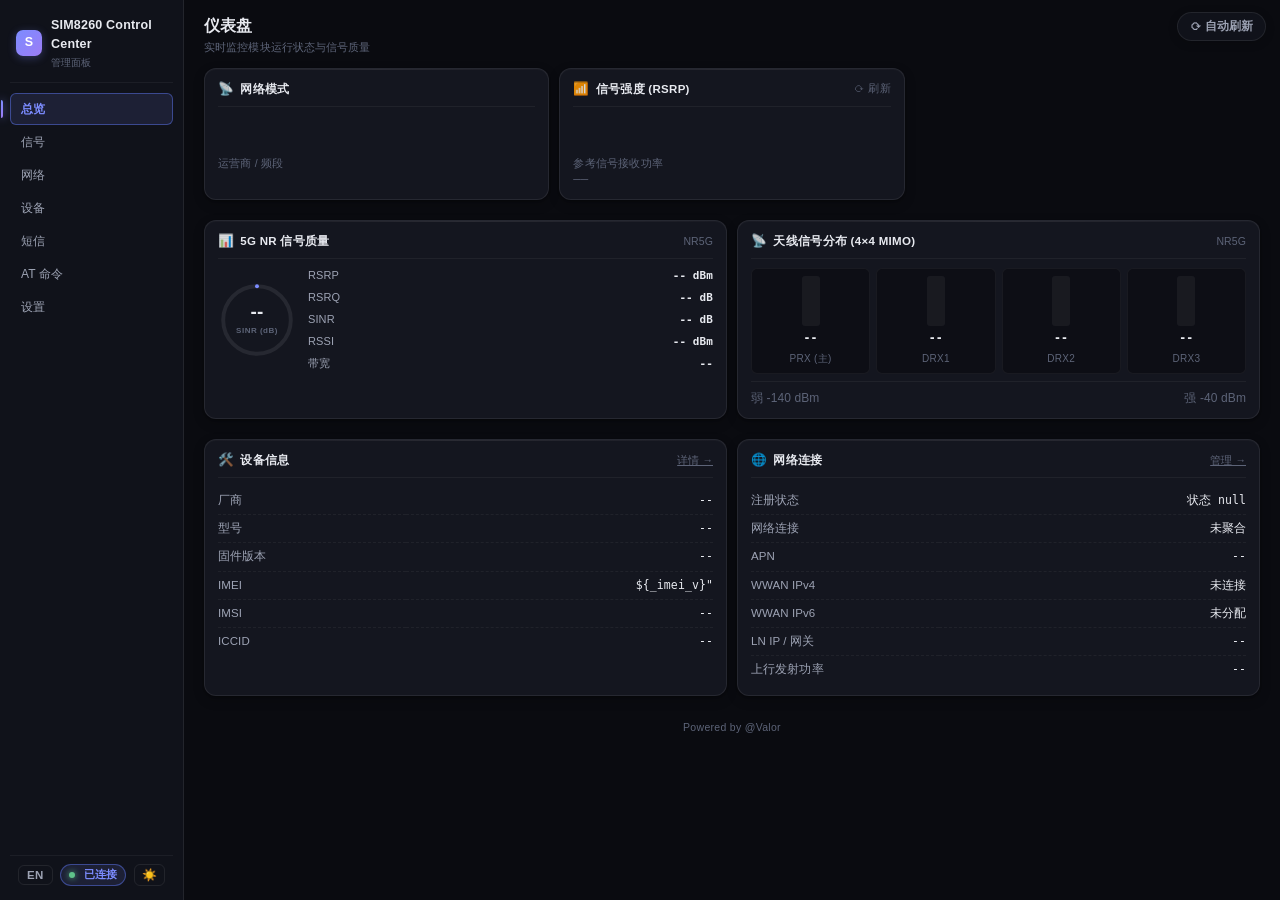
==== www/index.html @ 304ddb35 "add" ====
<!DOCTYPE html>
<html lang="zh-CN">
<head>
  <meta charset="UTF-8" />
  <meta name="viewport" content="width=device-width, initial-scale=1.0, viewport-fit=cover" />
  <meta name="theme-color" content="#0a0e1a" />
  <title>SIM8260 控制面板</title>
  <script src="js/wb-theme.js"></script>
  <script src="js/i18n.js"></script>
<link rel="stylesheet" href="css/styles.css" />
  <link rel="icon" href="data:image/svg+xml,<svg xmlns='http://www.w3.org/2000/svg' viewBox='0 0 100 100'><rect width='100' height='100' rx='20' fill='%2338bdf8'/><text y='.9em' x='50' text-anchor='middle' font-size='60' fill='%230a0e1a' font-weight='bold' font-family='sans-serif'>S</text></svg>" />
</head>
<body>

<!-- ===== 顶栏 ===== -->
<header class="topbar">
  <div class="brand">
    <div class="brand-logo">S</div>
    <div>
      <div class="brand-title">SIM8260 Control Center</div>
      <div class="brand-subtitle" id="brand-sub">管理面板</div>
    </div>
  </div>
  <nav class="nav-tabs">
    <a href="index.html" class="nav-tab active">总览</a>
    <a href="signal.html" class="nav-tab">信号</a>
    <a href="network.html" class="nav-tab">网络</a>
    <a href="device.html" class="nav-tab">设备</a>
    <a href="sms.html" class="nav-tab">短信</a>
    <a href="atcmd.html" class="nav-tab">AT 命令</a>
    <a href="settings.html" class="nav-tab">设置</a>
  </nav>
  <div class="topbar-foot">
    <span class="status-pill online" id="status-pill">
      <span class="status-dot"></span>
      <span id="status-text">已连接</span>
    </span>
  </div>
</header>

<!-- ===== 主内容 ===== -->
<main class="container">
  <div>
    <h1 class="page-title">仪表盘</h1>
    <p class="page-subtitle">实时监控模块运行状态与信号质量</p>
  </div>

  <!-- 第一行：KPI 指标卡 -->
  <div class="grid grid-dash">
    <!-- 网络状态 -->
    <div class="card col-4">
      <div class="card-header">
        <div class="card-title"><span class="icon">📡</span> 网络模式</div>
      </div>
      <div class="metric-value" id="sys-mode">
        <span class="skeleton" style="display:inline-block;width:120px;height:36px;"></span>
      </div>
      <div class="metric-label" id="sys-sub">运营商 / 频段</div>
    </div>

    <!-- 信号强度 -->
    <div class="card col-4">
      <div class="card-header">
        <div class="card-title"><span class="icon">📶</span> 信号强度 (RSRP)</div>
        <div class="card-action" onclick="refreshAll()">⟳ 刷新</div>
      </div>
      <div class="metric-value" id="rsrp-val">
        <span class="skeleton" style="display:inline-block;width:100px;height:36px;"></span>
      </div>
      <div class="metric-label" id="rsrp-label">参考信号接收功率</div>
      <div class="metric-trend up" id="rsrp-trend">──</div>
    </div>

    <!-- 速率 -->
    <div class="card col-4" id="dl-rate-card">
      <div class="card-header">
        <div class="card-title"><span class="icon">⚡</span> 下行流数 / 调制</div>
      </div>
      <div class="metric-value" id="dl-layers">
        <span class="skeleton" style="display:inline-block;width:100px;height:36px;"></span>
      </div>
      <div class="metric-label" id="dl-modul">下行调制方式</div>
      <div class="metric-trend">
        <span id="mcs-info">MCS: ──</span>
      </div>
    </div>
  </div>

  <!-- 第二行：信号环 + 天线 + 设备信息 -->
  <div class="grid grid-dash" style="margin-top:20px;">
    <!-- 信号详情环 -->
    <div class="card col-6">
      <div class="card-header">
        <div class="card-title"><span class="icon">📊</span> 5G NR 信号质量</div>
        <div class="card-action" id="rat-label">NR5G</div>
      </div>
      <div class="signal-ring-wrap">
        <div class="signal-ring">
          <svg viewBox="0 0 120 120">
            <defs>
              <linearGradient id="ringGrad" x1="0%" y1="0%" x2="100%" y2="100%">
                <stop offset="0%" stop-color="#7c8cff" />
                <stop offset="100%" stop-color="#9c7cf5" />
              </linearGradient>
              <linearGradient id="ringGradLte" x1="0%" y1="0%" x2="100%" y2="100%">
                <stop offset="0%" stop-color="#7c8cff" />
                <stop offset="100%" stop-color="#9c7cf5" />
              </linearGradient>
            </defs>
            <circle class="signal-ring-bg" cx="60" cy="60" r="52"></circle>
            <g class="signal-ring-ticks">
              <line x1="60" y1="4" x2="60" y2="10" />
              <line x1="113" y1="33" x2="108" y2="37" />
              <line x1="116" y1="60" x2="110" y2="60" />
              <line x1="113" y1="87" x2="108" y2="83" />
              <line x1="60" y1="116" x2="60" y2="110" />
              <line x1="7" y1="87" x2="12" y2="83" />
              <line x1="4" y1="60" x2="10" y2="60" />
              <line x1="7" y1="33" x2="12" y2="37" />
            </g>
            <circle class="signal-ring-fg" cx="60" cy="60" r="52"
                    stroke-dasharray="0 326.7"
                    id="signal-ring-fg"></circle>
          </svg>
          <div class="signal-ring-text">
            <div class="num" id="sinr-num">--</div>
            <div class="lbl">SINR (dB)</div>
          </div>
        </div>
        <div class="signal-detail">
          <div class="signal-row"><span class="k">RSRP</span><span class="v" id="detail-rsrp">-- dBm</span></div>
          <div class="signal-row"><span class="k">RSRQ</span><span class="v" id="detail-rsrq">-- dB</span></div>
          <div class="signal-row"><span class="k">SINR</span><span class="v" id="detail-sinr">-- dB</span></div>
          <div class="signal-row"><span class="k">RSSI</span><span class="v" id="detail-rssi">-- dBm</span></div>
          <div class="signal-row"><span class="k">带宽</span><span class="v" id="detail-bw">--</span></div>
        </div>
      </div>
    </div>

    <!-- 4 根天线 -->
    <div class="card col-6">
      <div class="card-header">
        <div class="card-title"><span class="icon">📡</span> 天线信号分布 (4×4 MIMO)</div>
        <div class="card-action" id="ant-rat">NR5G</div>
      </div>
      <div class="antennas">
        <div class="antenna-bar">
          <div class="bar"><div class="bar-fill" id="ant0-bar" style="height:0%"></div></div>
          <div class="val" id="ant0-val">--</div>
          <div class="name">PRX (主)</div>
        </div>
        <div class="antenna-bar">
          <div class="bar"><div class="bar-fill" id="ant1-bar" style="height:0%"></div></div>
          <div class="val" id="ant1-val">--</div>
          <div class="name">DRX1</div>
        </div>
        <div class="antenna-bar">
          <div class="bar"><div class="bar-fill" id="ant2-bar" style="height:0%"></div></div>
          <div class="val" id="ant2-val">--</div>
          <div class="name">DRX2</div>
        </div>
        <div class="antenna-bar">
          <div class="bar"><div class="bar-fill" id="ant3-bar" style="height:0%"></div></div>
          <div class="val" id="ant3-val">--</div>
          <div class="name">DRX3</div>
        </div>
      </div>
      <div class="divider"></div>
      <div style="display:flex;justify-content:space-between;font-size:12px;color:var(--text-muted);">
        <span>弱 -140 dBm</span>
        <span>强 -40 dBm</span>
      </div>
    </div>
  </div>

  <!-- 第三行：设备信息 + 网络状态 -->
  <div class="grid grid-dash" style="margin-top:20px;">
    <!-- 设备信息 -->
    <div class="card col-6">
      <div class="card-header">
        <div class="card-title"><span class="icon">🛠️</span> 设备信息</div>
        <a href="device.html" class="card-action">详情 →</a>
      </div>
      <table class="info-table">
        <tr><td>厂商</td><td id="dev-manu">--</td></tr>
        <tr><td>型号</td><td id="dev-model">--</td></tr>
        <tr><td>固件版本</td><td id="dev-firm">--</td></tr>
        <tr><td>IMEI</td><td id="dev-imei">--</td></tr>
        <tr><td>IMSI</td><td id="dev-imsi">--</td></tr>
        <tr><td>ICCID</td><td id="dev-iccid">--</td></tr>
      </table>
    </div>

    <!-- 网络连接 -->
    <div class="card col-6">
      <div class="card-header">
        <div class="card-title"><span class="icon">🌐</span> 网络连接</div>
        <a href="network.html" class="card-action">管理 →</a>
      </div>
      <table class="info-table">
        <tr><td>注册状态</td><td id="net-reg">--</td></tr>
        <tr><td>网络连接</td><td id="ca-status">--</td></tr>
        <tr><td>APN</td><td id="net-apn">--</td></tr>
        <tr><td>WWAN IPv4</td><td id="net-ip4">--</td></tr>
        <tr><td>WWAN IPv6</td><td id="net-ip6">--</td></tr>
        <tr><td>LN IP / 网关</td><td id="net-lan">--</td></tr>
        <tr><td>上行发射功率</td><td id="net-txpwr">--</td></tr>
      </table>
    </div>
  </div>

  <div class="footer">
    Powered by @Valor
  </div>
</main>

<script>
/* ==================== 工具函数 ==================== */

// timeoutMs 可选：给慢命令（如 +CGPADDR）加超时，避免一个卡住的请求
// 拖住整个页面的渲染。超时/失败都返回 'ERROR: ...' 字符串，不会抛给调用方。
async function sendAT(cmd, timeoutMs) {
  let ctl = null, timer = null;
  if (timeoutMs) {
    try { ctl = new AbortController(); timer = setTimeout(function () { ctl.abort(); }, timeoutMs); } catch (e) { ctl = null; }
  }
  try {
    const r = await fetch('/cgi-bin/atcmd?cmd=' + encodeURIComponent(cmd), ctl ? { signal: ctl.signal } : undefined);
    const text = await r.text();
    return text;
  } catch (e) {
    return 'ERROR: ' + e.message;
  } finally {
    if (timer) clearTimeout(timer);
  }
}

// 解析单个 +KEY:value 响应
function parseLine(text, key) {
  const re = new RegExp(key + ':\\s*(.+?)(?:\\r|\\n|$)', 'i');
  const m = text.match(re);
  return m ? m[1].trim() : null;
}

// 数字信号到百分比（RSSI范围-140~-40 → 0~100）
function signalPct(dBm) {
  if (dBm >= -40) return 100;
  if (dBm <= -140) return 0;
  return Math.round((dBm + 140) * 100 / 100);
}

// SINR 环（-10 ~ 30 → 0~100）
function sinrPct(s) {
  if (s >= 30) return 100;
  if (s <= -10) return 0;
  return Math.round((s + 10) * 100 / 40);
}

function setRing(pct) {
  const c = 2 * Math.PI * 52; // 326.7
  const off = Math.round(c * pct / 100);
  document.getElementById('signal-ring-fg').setAttribute('stroke-dasharray', off + ' ' + c);
}

/* ==================== 主刷新流程 ==================== */

let lastRsrp = null;

// 从合并命令响应里按「逐个命令块」解析。
// 后端 atcmd 用 send_at_batch 整条发送 ';' 分隔命令，一次串口往返返回所有子响应拼接，
// 每子命令的响应是「数据行... + OK/ERROR」。数据行带 +XX: 前缀者各归其键；
// 裸文本命令（CGMI/CGMM/CGMR/CGSN/CIMI/CICCID）按命令顺序依次落到设备信息。
//
// 返回 { blocks:{cmd: 该命令的原始文本块}, 见下 }
function parseMerged(raw) {
  const lines = raw.split('\n').map(l => l.trimEnd()).filter(Boolean);
  return lines;
}

async function refreshAll() {
  try {
    // 关键优化：把只读查询合并成一条 ';' 分隔命令（参考项目 get_atcommand 思路）。
    // 之前用 Promise.all 并发独立请求，每个都 flush(0.3s)+排队 → 整页 6s+。
    // 合并后只 flush 一次一次串口往返。'%' 已占位避免 ';' 里的特殊字符问题。
    // 开头 AT+CNWINFO=1 开启上下行流数/调制上报（手册 4.2.17，幂等，每次刷新确保开启），
    // 随后 +CNWINFO? 才能返回 DL_Layers/DL_MOD/MCS/CQI 等字段。
    const all = await sendAT(
      'AT+CNWINFO=1;+CPSI?;+CRSSI?;+CQCMAP="LANIP";+CEREG?;+C5GREG?;+CNWINFO?;+CGDCONT?'
    );

    // ---- 统一清洗：去行首空格、去命令回显（以 AT 开头）、去空行、去裸 OK/ERROR ----
    const lines = all.split('\n').map(l => l.replace(/\r$/, '').trim()).filter(Boolean);

    // key 提取器：按 +KEY: 前缀抓行（合并后各命令数据行带前缀）
    const grab = (prefix) => lines.filter(l => l.startsWith('+' + prefix + ':')).join('\n');
    const grabFirst = (prefix) => {
      const hit = lines.find(l => l.startsWith('+' + prefix + ':'));
      return hit ? hit.replace(/^\+[A-Z0-9]+:\s*/, '') : '';
    };

    parseCPSI(grab('CPSI'));
    parseCRSSI(grab('CRSSI'));
    parseQMAP(grab('CQCMAP'));
    parseNetInfo(grab('CNWINFO'));
    parseAPN(grab('CGDCONT'));

    // 注册状态（+CEREG/+C5GREG）
    const reg4 = grabFirst('CEREG');
    const reg5 = grabFirst('C5GREG');
    parseReg('+CEREG:' + reg4 + (reg5 ? '\n+C5GREG:' + reg5 : ''));

    // 设备静态信息（厂商/型号/固件/IMEI/IMSI/ICCID）走独立缓存接口 deviceinfo，
    // 不再并入合并 AT 命令 —— 这些值运行期不变，缓存后无需每次刷新都查串口。
    loadDeviceInfo();

    // WWAN 的 IPv4/IPv6 走独立查询（主 AT+CQCMAP="WWAN"，兜底 AT+CGPADDR）。
    // 这两条都不能放进合并命令：WWAN 在分号组合里固件不返回响应，
    // CGPADDR 遍历 profile 慢（约 2.9s）会被 send_at_batch 的静默判定截断丢响应。
    loadWWANIP();

    // 载波聚合 / 双连接状态（需求3）：判断 CPSI 是否有 NR5G_NSA + LTE 并存
    updateCAIndicator(lines);

    setStatus(true);
  } catch (e) {
    console.error(e);
    setStatus(false);
  }
}

// 需求3：载波聚合状态显示。
// 依据（SIM82XX 手册）：
//  - +CPSI 返回两行（LTE + NR5G_NSA）= EN-DC 双连接（NSA 模式，即 4G+5G 载波聚合）
//  - +CPSI 只有 NR5G_SA = 纯 5G 独立组网
//  - +CPSI 只有 LTE = 纯 4G，若 +CPSI 含多个 SCell 则为 LTE CA
//  - +CRSSI 同时返回 LTE 与 NR5G 两行也佐证 EN-DC
function updateCAIndicator(lines) {
  const cpsi = lines.filter(l => /^\+CPSI:/.test(l));
  const hasNR = cpsi.some(l => /^\+CPSI:\s*NR5G/.test(l));
  const hasLTE = cpsi.some(l => /^\+CPSI:\s*LTE/.test(l));
  const nrSa = cpsi.some(l => /^\+CPSI:\s*NR5G_SA/.test(l));
  const nrNsa = cpsi.some(l => /^\+CPSI:\s*NR5G_NSA/.test(l));
  let text = '未聚合';
  if (hasNR && hasLTE) {
    text = nrNsa ? 'EN-DC 双连接 (4G+5G)' : '4G+5G 双连接';
  } else if (nrSa) {
    text = '5G 独立组网 (SA)';
  } else if (hasLTE) {
    text = '4G 单独 (LTE)';
  } else if (/^\+CPSI:\s*NO\s+SERVICE/i.test(cpsi[0] || '')) {
    text = '无服务';
  }
  const el = document.getElementById('ca-status');
  if (el) el.textContent = text;
}

function setStatus(ok) {
  const pill = document.getElementById('status-pill');
  const txt = document.getElementById('status-text');
  if (ok) {
    pill.className = 'status-pill online';
    txt.textContent = '已连接';
  } else {
    pill.className = 'status-pill offline';
    txt.textContent = '未连接';
  }
}

/* ==================== 解析函数 ==================== */

function parseCPSI(text) {
  if (!text || !text.trim()) return;
  const lines = text.split('\n').map(l => l.trim()).filter(l => l.startsWith('+CPSI:'));
  if (lines.length === 0) return;
  // 优先解析 NR5G 行，其次 LTE
  const line = lines.find(l => /^\+CPSI:\s*NR5G/.test(l)) || lines[0];
  const payload = line.replace(/^\+CPSI:\s*/, '');
  const parts = payload.split(',');
  const mode = parts[0];

  const sysModeEl = document.getElementById('sys-mode');
  const ratLabel = document.getElementById('rat-label');
  const sSub = document.getElementById('sys-sub');

  // 统一 API：安全取值 + 除以10 + 显示
  const show = (id, val, unit) => {
    const v = parseFloat(val);
    if (isNaN(v)) return;
    const el = document.getElementById(id);
    if (el) el.textContent = (v / (unit === 'x1' ? 1 : 10)).toFixed(1) + (unit === 'x1' ? '' : ' ' + unit);
  };
  const showInt = (id, val, unit) => {
    const v = parseFloat(val);
    if (isNaN(v)) return;
    const el = document.getElementById(id);
    if (el) el.textContent = v.toFixed(0) + (unit ? ' ' + unit : '');
  };

  // ---- 字段定位工具（SA/NSA 索引不同，PLMN 起始位置也不同）----
  // 单位约定（手册 4.2.12）：
  //   <RSRP>/<RSRQ>/<RSSI> 为 ×10 上报，需 /10
  //   <SNR>(NR) 取值 -23~40 即整数 dB、<RSSNR>(LTE) 取值 0~30 整数，二者均**不 /10**
  const findPlmn = (arr) => {
    for (let i = 1; i < arr.length; i++) if (/^\d{3}-\d{2,3}/.test(String(arr[i]).replace(/"/g, ''))) return i;
    return -1;
  };
  const bandName = (b) => {
    if (!b) return '--';
    const m = String(b).match(/(?:NR5G_BAND|EUTRAN_BAND|BAND)(\d+)/i);
    if (!m) return b;
    return /NR5G/i.test(b) ? ('n' + m[1]) : ('B' + m[1]);
  };

  if (mode.startsWith('NR5G')) {
    // NR5G_SA ：NR5G_SA,<OpMode>,<MCC-MNC>,<TAC>,<SCellID>,<PCellID>,<FreqBand>,<earfcn>,<RSRP>,<RSRQ>,<SNR>
    // NR5G_NSA：NR5G_NSA,<PCellID>,<FreqBand>,<earfcn/ssb>,<RSRP>,<RSRQ>,<SNR>,<scs>,<NR_dl_bw>  （无 PLMN）
    const mi = findPlmn(parts);
    let o;
    if (/^NR5G_NSA/i.test(mode)) o = { band: 2, rsrp: 4, rsrq: 5, snr: 6, plmn: -1 };
    else if (mi >= 0)            o = { band: mi + 4, rsrp: mi + 6, rsrq: mi + 7, snr: mi + 8, plmn: mi };
    else return;

    const rsrp = parseFloat(parts[o.rsrp]), rsrq = parseFloat(parts[o.rsrq]), snr = parseFloat(parts[o.snr]);
    if (!isNaN(rsrp)) {
      const r = rsrp / 10;
      document.getElementById('rsrp-val').innerHTML = r.toFixed(0) + '<span class="metric-unit">dBm</span>';
      document.getElementById('detail-rsrp').textContent = r.toFixed(1) + ' dBm';
      if (lastRsrp !== null) {
        const diff = r - lastRsrp;
        const el = document.getElementById('rsrp-trend');
        el.className = 'metric-trend ' + (diff >= 0 ? 'up' : 'down');
        el.innerHTML = (diff >= 0 ? '▲' : '▼') + ' ' + Math.abs(diff).toFixed(1) + ' dBm';
      }
      lastRsrp = r;
    }
    if (!isNaN(rsrq)) document.getElementById('detail-rsrq').textContent = (rsrq / 10).toFixed(1) + ' dB';
    if (!isNaN(snr)) {
      document.getElementById('detail-sinr').textContent = snr.toFixed(0) + ' dB';
      document.getElementById('sinr-num').textContent = snr.toFixed(0);
      setRing(sinrPct(snr));
    }
    if (parts[o.band]) document.getElementById('detail-bw').textContent = bandName(parts[o.band]);
    if (ratLabel) ratLabel.textContent = 'NR5G';
    if (sysModeEl) sysModeEl.textContent = mode.replace(/^NR5G_/, '5G ') || '5G';
    if (sSub) {
      const carrier = (o.plmn >= 0 ? parts[o.plmn] : bandName(parts[o.band]) || '').replace(/"/g, '');
      if (carrier) sSub.textContent = carrier;
    }
  } else if (mode.startsWith('LTE')) {
    // LTE：LTE,<OpMode>,<MCC-MNC>,<TAC>,<SCellID>,<PCellID>,<FreqBand>,<earfcn>,<dlbw>,<ulbw>,<RSRQ>,<RSRP>,<RSSI>,<RSSNR>
    const mi = findPlmn(parts);
    if (mi < 0) return;
    const rsrp = parseFloat(parts[mi + 9]), rsrq = parseFloat(parts[mi + 8]), sinr = parseFloat(parts[mi + 11]);
    if (!isNaN(rsrp)) {
      const r = rsrp / 10;
      document.getElementById('rsrp-val').innerHTML = r.toFixed(0) + '<span class="metric-unit">dBm</span>';
      document.getElementById('detail-rsrp').textContent = r.toFixed(1) + ' dBm';
    }
    if (!isNaN(rsrq)) document.getElementById('detail-rsrq').textContent = (rsrq / 10).toFixed(1) + ' dB';
    if (!isNaN(sinr)) {
      document.getElementById('detail-sinr').textContent = sinr.toFixed(0) + ' dB';
      document.getElementById('sinr-num').textContent = sinr.toFixed(0);
      setRing(sinrPct(sinr));
    }
    if (parts[mi + 4]) document.getElementById('detail-bw').textContent = bandName(parts[mi + 4]);
    if (ratLabel) ratLabel.textContent = 'LTE';
    if (sysModeEl) sysModeEl.textContent = '4G';
    if (sSub) {
      const carrier = (parts[mi] || '').replace(/"/g, '');
      if (carrier) sSub.textContent = carrier;
    }
  }
}

function parseCRSSI(text) {
  // +CRSSI:NR5G,-79,-75,-80,-81
  const lines = text.split('\n').map(l => l.trim()).filter(l => l.startsWith('+CRSSI:'));
  // 优先取 NR5G
  const nrLine = lines.find(l => l.includes('NR5G')) || lines[0];
  if (!nrLine) return;
  const parts = nrLine.replace('+CRSSI:', '').split(',');
  const rat = parts[0];
  document.getElementById('ant-rat').textContent = rat;
  for (let i = 0; i < 4; i++) {
    const val = parseInt(parts[i + 1]);
    const el = document.getElementById('ant' + i + '-val');
    const bar = document.getElementById('ant' + i + '-bar');
    if (isNaN(val) || val >= 0) {
      el.textContent = '--';
      bar.style.height = '0%';
    } else {
      el.textContent = val + ' dBm';
      bar.style.height = signalPct(val) + '%';
    }
  }
  // 主天线也更新到 detail RSSI
  const prx = parseInt(parts[1]);
  if (!isNaN(prx) && prx < 0) {
    document.getElementById('detail-rssi').textContent = prx + ' dBm';
  }
}

function parseQMAP(text) {
  // 注：WWAN 的 IPv4/IPv6 已改由 loadWWANIP() 独立查询获取（+CQCMAP="WWAN" 在合并命令里
  // 响应会丢失）。这里只解析 LANIP 填充「LN IP / 网关」。
  // ---- LANIP：+CQCMAP:"LANIP",<start>,<end>,<GW>（冒号后可能无空格）----
  const lanLine = text.split('\n').map(l => l.trim()).find(l => /^\+CQCMAP:\s*"LANIP"/i.test(l));
  if (lanLine) {
    const p = lanLine.replace(/^\+CQCMAP:\s*"LANIP",\s*/i, '').split(',');
    const start = (p[0] || '').replace(/"/g, '').trim();
    const end = (p[1] || '').replace(/"/g, '').trim();
    const gw = (p[2] || '').replace(/"/g, '').trim();
    document.getElementById('net-lan').textContent = gw
      ? (gw + (start && end ? '（' + start + '~' + end + '）' : ''))
      : '--';
  }
}

// IP 地址清洗：去引号、去空白。AT 返回的地址可能带引号（3GPP 标准格式）。
function cleanIP(s) {
  return (s || '').replace(/"/g, '').trim();
}

// IPv6 归一化：兼容两种返回格式
//   1) 点分十进制 16 字节（如 36.8.137.98...）→ 转成标准冒号格式
//   2) 已是冒号格式（如 2408:8962:... / 0:0:0:0:0:0:0:0）→ 原样返回
// 全 0 地址返回 ''（表示未分配）。
function normIPv6(s) {
  const v = cleanIP(s);
  if (!v) return '';
  if (v.indexOf(':') >= 0) {
    // 冒号格式：全 0 / :: 视为未分配
    return /^0:0:0:0:0:0:0:0$|^::$/.test(v) ? '' : v;
  }
  if (v.indexOf('.') >= 0) {
    const b = v.split('.').map(Number);
    if (b.length === 16 && b.some(x => x > 0)) {
      const g = [];
      for (let i = 0; i < 16; i += 2) g.push(((b[i] << 8) | b[i + 1]).toString(16));
      return g.join(':');
    }
  }
  return '';
}

// IPv4 有效性判断：去引号后非空且非 0.0.0.0
function validIPv4(s) {
  const v = cleanIP(s);
  return (v && v !== '0.0.0.0') ? v : '';
}

// 解析 AT+CQCMAP="WWAN"（主数据源）
// 返回多行：+CQCMAP: "WWAN",<status>,<profileID>,<IP_family>,<IP_address>
//   <status> 1=连接 0=断开；<IP_family> IPV4/IPV6
// 真机（Smartfren）实测：+CQCMAP: "WWAN",1,1,IPV4,10.161.221.27
//                        +CQCMAP: "WWAN",0,1,IPV6,0:0:0:0:0:0:0:0  ← 未分配 IPv6
function parseWWAN(text) {
  const out = { status: false, pid: '', ip4: '', ip6: '' };
  const lines = text.split('\n').map(l => l.replace(/\r$/, '').trim())
                    .filter(l => /^\+CQCMAP:\s*"WWAN"/i.test(l));
  for (const line of lines) {
    const p = line.replace(/^\+CQCMAP:\s*"WWAN",\s*/i, '').split(',');
    if (p.length < 4) continue;
    if ((p[0] || '').trim() === '1') out.status = true;
    const id = (p[1] || '').trim();
    if (id) out.pid = id;
    const fam = cleanIP(p[2]).toUpperCase();
    const raw = p[3];
    if (fam === 'IPV4') { const v = validIPv4(raw); if (v) out.ip4 = v; }
    else if (fam === 'IPV6') { const v = normIPv6(raw); if (v) out.ip6 = v; }
  }
  return out;
}

// 解析 AT+CGPADDR（兜底数据源）
// 返回：<cid>,<IPv4>[,<IPv6点分16字节>]
// 关键修复（Smartfren 场景）：
//   - 只分配到 IPv4 时模块只返回 2 段（+CGPADDR: 1,10.161.221.27），
//     旧代码 `p.length < 3 continue` 会把这类活跃行全部跳过 → IP 全空。
//   - 地址可能带引号，必须先清洗再判等 0.0.0.0。
// preferCid：优先取该 cid 的行（来自 WWAN 的 profileID），避免误取 IMS 的 IP。
// 判定一个地址段是 IPv4 还是 IPv6：**必须按点分十进制的段数判断，不能按位置**。
// 真机实测 CGPADDR 三种形态（同一设备同时出现）：
//   +CGPADDR: 6,10.192.70.230,36.8.132.99.44.32.22.22.24.217.205.201.118.221.104.70
//             └ cid, IPv4(4段), IPv6(16段)
//   +CGPADDR: 2,36.8.133.99.42.49.222.16.24.217.205.196.210.82.7.74
//             └ IPv6-only（IMS）：16 段直接顶在原本放 IPv4 的位置上
//   +CGPADDR: 1,10.161.221.27
//             └ IPv4-only（Smartfren 单栈时）
// 旧代码写死 "p[1] 是 IPv4、p[2] 是 IPv6"，会把 IMS 那行的 IPv6 当成 IPv4 读出来。
function splitAddr(s) {
  const v = cleanIP(s);
  if (!v) return null;
  if (v.indexOf(':') >= 0) return { v4: '', v6: normIPv6(v) };
  const n = v.split('.').length;
  if (n === 4)  return { v4: validIPv4(v), v6: '' };
  if (n === 16) return { v4: '', v6: normIPv6(v) };
  return null;
}

// matchIp4：已知的 WWAN IPv4，用来反查真实的 PDP 上下文。
// 为什么不能用 CQCMAP 的 profileID 直接当 cid：真机上 CQCMAP 报 profileID=1，
// 但 CGPADDR/CGACT 里 cid=1 是 0.0.0.0 且未激活，真正上网的在 cid=6。
// 两个编号体系不一致，靠 WWAN 给出的 IPv4 地址去匹配才是可靠的。
function parseCGPADDR(text, preferCid, matchIp4) {
  const lines = text.split('\n').map(l => l.replace(/\r$/, '').trim())
                    .filter(l => /^\+CGPADDR:/i.test(l));
  const recs = [];
  for (const line of lines) {
    const p = line.replace(/^\+CGPADDR:\s*/i, '').split(',');
    if (p.length < 2) continue;                 // 至少 cid + 一个地址
    const cid = (p[0] || '').trim();
    let ip4 = '', ip6 = '';
    const a1 = splitAddr(p[1]);
    if (a1) { ip4 = a1.v4; ip6 = a1.v6; }
    if (p.length >= 3) {
      const a2 = splitAddr(p[2]);
      if (a2) { ip4 = ip4 || a2.v4; ip6 = ip6 || a2.v6; }
    }
    if (!ip4 && !ip6) continue;                 // 未拨号/全 0 的 profile
    recs.push({ pid: cid, ip4: ip4, ip6: ip6, status: true });
  }
  if (!recs.length) return null;
  if (matchIp4) {
    const r = recs.find(x => x.ip4 && x.ip4 === matchIp4);
    if (r) return r;
  }
  if (preferCid) {
    const r = recs.find(x => x.pid === String(preferCid));
    if (r) return r;
  }
  // 兜底优先取有 IPv4 的：IMS 通常只有 IPv6，拿它兜底会把 IMS 地址显示成上网 IP
  return recs.find(x => x.ip4) || recs[0];
}

// WWAN 的 IPv4/IPv6：主数据源 AT+CQCMAP="WWAN"，拿不到再回退 AT+CGPADDR。
// 换成 WWAN 为主的理由：
//   1) 它直接给出 <status> 和 <profileID>，CGPADDR 只有地址、连接状态要靠猜；
//   2) CGPADDR 遍历全部 profile 响应慢（约 2.9s），WWAN 只要约 0.8s；
//   3) Smartfren 实测 CGPADDR 对 IPv4-only 的 profile 只返回 2 段，容易漏判。
// 注意：AT+CQCMAP="WWAN" 在分号合并命令里固件不返回响应，必须独立查询。
async function loadWWANIP() {
  const setIP = (ip4, ip6) => {
    const e4 = document.getElementById('net-ip4');
    const e6 = document.getElementById('net-ip6');
    if (e4) e4.textContent = ip4 || '未连接';
    if (e6) e6.textContent = ip6 || '未分配';
  };
  let w = { status: false, pid: '', ip4: '', ip6: '' };
  // 1) 主：AT+CQCMAP="WWAN"
  //    原始返回打进 console（前缀 [WWAN-IP]），便于远程排查「AT 没返回」还是「解析失败」。
  let rawW = '';
  try { rawW = await sendAT('AT+CQCMAP="WWAN"'); w = parseWWAN(rawW); } catch (e) { rawW = 'EXCEPTION: ' + e.message; }
  console.log('[WWAN-IP] CQCMAP="WWAN" 原始返回 =>', JSON.stringify(rawW));
  let ip4 = w.ip4, ip6 = w.ip6;
  // 2) 【关键】先把 CQCMAP 的结果渲染出去，再考虑补查 IPv6。
  //    IPv4 的显示绝不能挂在慢查询 CGPADDR 后面 —— Smartfren 上 CGPADDR 要
  //    遍历全部 profile（CGI 侧 3s 超时），一旦它慢/卡/被上一条命令的残留
  //    污染，IPv4 就跟着一起不显示（v1.0.7 的回归正是这么来的）。
  setIP(ip4, ip6);
  // 3) IPv6 还空就补查一次 CGPADDR —— 不能拿到 IPv4 就收工。
  //    真机（PDP=IPV4V6，网络确实分配了 IPv6）：
  //      AT+CQCMAP="WWAN" 只回 +CQCMAP: "WWAN",1,1,IPV4,10.192.70.230  ← 没有 IPv6 行
  //      AT+CGPADDR       里 cid=6 有 10.192.70.230 + IPv6(16 段点分)
  //    旧代码拿到 IPv4 直接 return，IPv6 就永远是"未分配"。
  if (!ip6) {
    let rawC = '';
    try {
      rawC = await sendAT('AT+CGPADDR', 8000);
      const c = parseCGPADDR(rawC, w.pid, ip4);
      if (c) { ip4 = ip4 || c.ip4; ip6 = c.ip6 || ''; }
    } catch (e) { rawC = 'EXCEPTION: ' + e.message; }
    console.log('[WWAN-IP] CGPADDR 原始返回 =>', JSON.stringify(rawC));
    // 补查结果只用于填空：IPv4 已经有了就不会被覆盖
    setIP(ip4, ip6);
  }
}

// 设备静态信息：走 /cgi-bin/deviceinfo（后端已缓存到内存），不再走 AT 串口。
async function loadDeviceInfo() {
  try {
    const r = await fetch('/cgi-bin/deviceinfo');
    const t = await r.text();
    const kv = {};
    t.split('\n').forEach(l => { const m = l.match(/^([A-Z]+)=(.*)$/); if (m) kv[m[1]] = m[2].trim(); });
    const set = (id, v) => { const el = document.getElementById(id); if (el) el.textContent = (v || '--'); };
    set('dev-manu', kv.MANU);
    set('dev-model', kv.MODEL);
    set('dev-firm', kv.FIRM);
    set('dev-imei', kv.IMEI);
    set('dev-imsi', kv.IMSI);
    set('dev-iccid', kv.ICCID);
  } catch (e) {
    // 失败时保持 '--'，不影响主刷新
  }
}

function parseReg(text) {
  // +CEREG: 2,1,...   +C5GREG: 2,1,...
  const m5g = text.match(/\+C5GREG:\s*\d+,(\d+)/);
  const mlte = text.match(/\+CEREG:\s*\d+,(\d+)/);
  const reg5g = m5g ? parseInt(m5g[1]) : null;
  const regLte = mlte ? parseInt(mlte[1]) : null;
  const reg = reg5g !== null ? reg5g : regLte;
  const map = { 0:'未注册', 1:'已注册(本地)', 2:'搜索中', 3:'被拒绝', 4:'未知', 5:'已注册(漫游)' };
  document.getElementById('net-reg').textContent = map[reg] || ('状态 ' + reg);
}

function parseNetInfo(text) {
  // 手册 4.2.17 AT+CNWINFO?，需先用 AT+CNWINFO=1 开启上下行流上报。
  // 真机实测（SIM8260）字段顺序与手册略有出入：DL_MOD 被拆成「数字代号 + 文字」两个字段，
  // 故用调制文字正则智能判断偏移，兼容旧/新固件两种返回格式。
  //  NR5G 真机(开启后): NR5G,NCGI,gNBID,DL_MCS,UL_MCS,DL_Layers,DL_MOD_num,DL_MOD_text,UL_MOD_text,CQI,BW,TX,RSSI,QCI
  //  LTE(手册)        : LTE,ECGI,eNBID,MCS,DL_Layers,DL_MOD,UL_MOD,CQI,TRANS_MODE,TX_POWER
  const MOD_RE = /^(QPSK|16QAM|64QAM|256QAM|1024QAM|BPSK|PI\/?2?-?BPSK|UNKOWN|NONE)$/i;
  const card = document.getElementById('dl-rate-card');
  const line = text.split('\n').map(l => l.trim()).find(l => /^\+CNWINFO:/i.test(l));
  // 无 CNWINFO 数据 → 隐藏整个卡片（需求：无数据则删除）
  if (!line) {
    if (card) card.style.display = 'none';
    return;
  }
  const payload = line.replace(/^\+CNWINFO:\s*/i, '');
  const parts = payload.split(',');
  const rat = (parts[0] || '').trim().toUpperCase();
  if (card) card.style.display = '';
  const setEl = (id, v) => { const el = document.getElementById(id); if (el) el.textContent = v; };
  const setHTML = (id, v) => { const el = document.getElementById(id); if (el) el.innerHTML = v; };

  if (rat === 'NR5G') {
    // DL_MCS=parts[3], UL_MCS=parts[4], DL_Layers=parts[5]
    const dlLayers = parts[5] || '--';
    const dlMcs = parts[3] || '--';
    // parts[6] 是调制文字 → 单字段格式(off=0)；否则 parts[6] 是数字代号，文字调制在 parts[7](off=1)
    const off = MOD_RE.test((parts[6] || '').trim()) ? 0 : 1;
    const dlMod = parts[6 + off] || '--';   // 下行调制文字
    const ulMod = parts[7 + off] || '--';   // 上行调制文字
    const cqi   = parts[8 + off] || '--';
    const bw    = parts[9 + off] || '--';
    const tx    = parts[10 + off] || '--';
    setHTML('dl-layers', dlLayers + '<span class="metric-unit">流</span>');
    setEl('dl-modul', '下行调制: ' + dlMod + (ulMod !== '--' ? ' · 上行 ' + ulMod : ''));
    setEl('mcs-info', 'MCS: ' + dlMcs + ' · CQI: ' + cqi);
    setEl('net-txpwr', tx + ' dBm');
    if (bw && bw !== '--') setEl('detail-bw', bw);
  } else if (rat === 'LTE') {
    // LTE: LTE,ECGI,eNBID,MCS,DL_Layers,DL_MOD,UL_MOD,CQI,TRANS_MODE,TX_POWER
    // 同样用调制文字判断 parts[5] 是否调制文字，兼容双字段格式
    const off = MOD_RE.test((parts[5] || '').trim()) ? 0 : 1;
    setHTML('dl-layers', (parts[4] || '--') + '<span class="metric-unit">流</span>');
    setEl('dl-modul', '下行调制: ' + (parts[5 + off] || '--') + (parts[6 + off] ? ' · 上行 ' + parts[6 + off] : ''));
    setEl('mcs-info', 'MCS: ' + (parts[3] || '--') + ' · CQI: ' + (parts[7 + off] || '--'));
    setEl('net-txpwr', (parts[8 + off] || parts[9] || '--') + ' dBm');
  }
}

function parseAPN(text) {
  // +CGDCONT: 1,"IP","ctnet",...
  const line = text.split('\n').map(l => l.trim()).find(l => /^\+CGDCONT:\s*1,/i.test(l));
  if (line) {
    const parts = line.replace(/^\+CGDCONT:\s*1,\s*/i, '').split(',');
    // cid,PDP_type,APN → parts[1]=PDP_type, parts[2]=APN
    if (parts[1]) document.getElementById('net-apn').textContent = parts[1].replace(/"/g, '');
  }
}

/* ==================== 初始化 ==================== */

document.addEventListener('DOMContentLoaded', () => {
  refreshAll();
  // 注册给右上角「自动刷新」开关（默认关闭）
  window.__pageRefresh = refreshAll;
});
</script>
</body>
</html>
---- www/css/styles.css ----
/* =============================================================
   SIM8260 Control Center — 高级双主题
   · 深色：极暗近黑 + 高级冷蓝紫主色（Linear/Vercel 风）
   · 亮色：暖米白 + 极克制靛蓝主色（Apple/Stripe 风）
   · 紧凑 + 精致 + 留白层次
   ============================================================= */

/* =============================================================
   深色主题（默认）
   ============================================================= */
:root,
[data-theme="dark"] {
  /* —— 背景层次（5 级）—— */
  --bg-page:        #0a0b10;        /* 页面底：极暗近黑 */
  --bg-elevated:    #10121a;        /* 顶栏/侧边栏：稍亮 */
  --bg-card:        #14161f;        /* 卡片底 */
  --bg-card-hover:  #1a1d28;        /* 卡片悬停 */
  --bg-inset:       #0d0e15;        /* 输入区/温度格 */
  --bg-input:       #0d0e15;
  --bg-mask:        rgba(5,6,10,0.7);
  --bg-table-row:   rgba(255,255,255,0.015);

  /* —— 边框（细、克制）—— */
  --border-soft:    rgba(255,255,255,0.05);
  --border:         rgba(255,255,255,0.08);
  --border-strong:  rgba(255,255,255,0.14);
  --border-accent:  rgba(99,124,255,0.45);  /* 蓝紫描边 */

  /* —— 文字（4 级）—— */
  --text:           #e8eaf0;        /* 主文字 */
  --text-secondary: #9da3b4;        /* 次文字 */
  --text-muted:     #5d6478;        /* 暗文字 */
  --text-dim:       #3a3f4f;        /* 占位/边框级 */
  --text-inverse:   #ffffff;

  /* —— 主色：高级冷蓝紫（参考 Linear/Arc/Vercel）—— */
  --primary:        #7c8cff;        /* 蓝紫主色 */
  --primary-2:      #9c7cf5;        /* 紫副色（hover/渐变） */
  --primary-3:      #5a6dd9;        /* 深主色（按下） */
  --primary-soft:   rgba(124,140,255,0.12);
  --primary-fade:   rgba(124,140,255,0.05);
  --primary-glow:   0 0 0 1px rgba(124,140,255,0.5), 0 0 20px rgba(124,140,255,0.18);

  /* —— 状态色（低饱和、高级）—— */
  --ok:             #5fc28a;        /* 高级绿（青绿） */
  --warn:           #e8b965;        /* 高级橙（暗金） */
  --err:            #ef7373;        /* 高级红（粉红） */
  --info:           #7ab8e8;        /* 高级蓝 */
  --good:           #5fc28a;
  --bad:            #ef7373;

  /* —— 阴影（极简 + 高级层次）—— */
  --shadow-card:    0 1px 0 rgba(255,255,255,0.025) inset, 0 1px 2px rgba(0,0,0,0.3), 0 4px 12px rgba(0,0,0,0.2);
  --shadow-pop:     0 12px 36px rgba(0,0,0,0.55);
  --shadow-focus:   0 0 0 2px rgba(124,140,255,0.35);

  /* —— 圆角（统一克制度）—— */
  --r-lg:  12px;
  --r-md:  8px;
  --r-sm:  6px;

  --font-mono: "JetBrains Mono", "Fira Code", "SF Mono", "Cascadia Code", Consolas, monospace;
  --ease: cubic-bezier(0.16, 1, 0.3, 1);
}

/* =============================================================
   亮色主题（高级米白 + 极克制靛蓝）
   ============================================================= */
[data-theme="light"] {
  /* —— 背景层次：暖米白，不是纯白（高级感）—— */
  --bg-page:        #f8f7f4;        /* 页面底：米白 */
  --bg-elevated:    #ffffff;        /* 顶栏/侧边栏：纯白 */
  --bg-card:        #ffffff;        /* 卡片底：纯白 */
  --bg-card-hover:  #fbfaf7;        /* 卡片悬停：米色 */
  --bg-inset:       #f4f2ec;        /* 输入区：暖灰 */
  --bg-input:       #ffffff;
  --bg-mask:        rgba(20,20,30,0.4);
  --bg-table-row:   rgba(0,0,0,0.015);

  /* —— 边框（淡、精致）—— */
  --border-soft:    rgba(20,20,40,0.04);
  --border:         rgba(20,20,40,0.08);
  --border-strong:  rgba(20,20,40,0.14);
  --border-accent:  rgba(76,81,222,0.4);

  /* —— 文字（4 级）—— */
  --text:           #1a1b25;        /* 主文字：近黑 */
  --text-secondary: #5a5f70;        /* 次文字 */
  --text-muted:     #8b8f9c;        /* 暗文字 */
  --text-dim:       #c5c7cf;        /* 占位级 */
  --text-inverse:   #ffffff;

  /* —— 主色：靛蓝（极克制，参考 Stripe）—— */
  --primary:        #4c51de;
  --primary-2:      #6a5fdf;
  --primary-3:      #3a3fbf;
  --primary-soft:   rgba(76,81,222,0.08);
  --primary-fade:   rgba(76,81,222,0.04);
  --primary-glow:   0 0 0 1px rgba(76,81,222,0.5), 0 0 18px rgba(76,81,222,0.16);

  /* —— 状态色（亮色版，饱和度适中）—— */
  --ok:             #2c8a5e;
  --warn:           #b48128;
  --err:            #c84545;
  --info:           #3878c4;
  --good:           #2c8a5e;
  --bad:            #c84545;

  --shadow-card:    0 1px 0 rgba(255,255,255,1) inset, 0 1px 2px rgba(20,20,40,0.04), 0 2px 8px rgba(20,20,40,0.04);
  --shadow-pop:     0 12px 32px rgba(20,20,40,0.16);
  --shadow-focus:   0 0 0 2px rgba(76,81,222,0.28);

  --r-lg:  12px;
  --r-md:  8px;
  --r-sm:  6px;
}

* { margin: 0; padding: 0; box-sizing: border-box; }
html { scroll-behavior: smooth; }

body {
  font-family: -apple-system, BlinkMacSystemFont, "Segoe UI", "PingFang SC",
               "Hiragino Sans GB", "Microsoft YaHei", "Source Han Sans CN", sans-serif;
  background: var(--bg-page);
  color: var(--text);
  min-height: 100vh;
  line-height: 1.5;
  font-size: 12.5px;
  font-feature-settings: "tnum" 1;
  -webkit-font-smoothing: antialiased;
  text-rendering: optimizeLegibility;
  transition: background-color 0.2s ease, color 0.2s ease;
  letter-spacing: 0.1px;
}

/* =============================================================
   左侧侧边栏
   ============================================================= */
.topbar {
  position: fixed;
  left: 0; top: 0; bottom: 0;
  width: 184px;
  z-index: 100;
  background: var(--bg-elevated);
  border-right: 1px solid var(--border);
  padding: 12px 10px 10px;
  display: flex;
  flex-direction: column;
  overflow-y: auto;
}

.brand {
  display: flex; align-items: center; gap: 9px;
  padding: 4px 6px 12px;
  border-bottom: 1px solid var(--border-soft);
  margin-bottom: 10px;
}
.brand .logo,
.brand-logo {
  width: 26px; height: 26px;
  border-radius: 7px;
  background: linear-gradient(135deg, var(--primary) 0%, var(--primary-2) 100%);
  display: grid; place-items: center;
  font-size: 12.5px; font-weight: 700; color: var(--text-inverse);
  box-shadow: 0 2px 8px rgba(124,140,255,0.3);
  flex-shrink: 0;
}
.brand-title { font-size: 12.5px; font-weight: 600; color: var(--text); letter-spacing: 0.2px; }
.brand-subtitle { font-size: 10px; color: var(--text-muted); margin-top: 1px; }

.nav-tabs {
  display: flex; flex-direction: column;
  gap: 1px;
  flex: 1;
  padding: 0;
  background: transparent;
  border: none;
}
.nav-tab {
  display: flex; align-items: center; gap: 9px;
  padding: 6px 10px;
  border-radius: var(--r-sm);
  cursor: pointer;
  color: var(--text-secondary);
  font-size: 12px;
  font-weight: 500;
  transition: all 0.12s var(--ease);
  border: 1px solid transparent;
  text-decoration: none;
  position: relative;
}
.nav-tab .ico { width: 16px; text-align: center; opacity: 0.9; font-size: 12.5px; }
.nav-tab:hover { color: var(--text); background: var(--primary-fade); }
.nav-tab.active {
  color: var(--primary);
  background: var(--primary-soft);
  border-color: var(--border-accent);
  font-weight: 600;
}
.nav-tab.active::before {
  content: '';
  position: absolute; left: -10px; top: 6px; bottom: 6px;
  width: 2px;
  background: linear-gradient(180deg, var(--primary) 0%, var(--primary-2) 100%);
  border-radius: 0 2px 2px 0;
  box-shadow: 0 0 10px var(--primary);
}

.topbar > div:last-child,
.topbar-foot {
  margin-top: auto;
  padding: 8px 8px 4px;
  border-top: 1px solid var(--border-soft);
  font-size: 10.5px;
  color: var(--text-muted);
  display: flex; align-items: center; justify-content: space-between; gap: 6px;
}
.conn-dot,
.status-dot {
  display: inline-block; width: 6px; height: 6px;
  border-radius: 50%;
  background: var(--ok);
  box-shadow: 0 0 6px var(--ok);
  margin-right: 5px;
  vertical-align: 1px;
}
.status-dot.off { background: var(--text-dim); box-shadow: none; }
.status-dot.warn { background: var(--warn); box-shadow: 0 0 6px var(--warn); }

.theme-toggle {
  background: transparent;
  border: 1px solid var(--border);
  border-radius: var(--r-sm);
  padding: 3px 7px;
  font-size: 12px;
  color: var(--text-secondary);
  cursor: pointer;
  transition: all 0.12s var(--ease);
  display: inline-flex; align-items: center; gap: 3px;
  font-family: inherit;
}
.theme-toggle:hover { color: var(--primary); border-color: var(--border-accent); background: var(--primary-fade); }

/* 语言切换（中 / EN），与主题按钮并列在顶栏 */
.lang-toggle {
  background: transparent;
  border: 1px solid var(--border);
  border-radius: var(--r-sm);
  padding: 3px 8px;
  font-size: 11.5px;
  font-weight: 600;
  letter-spacing: 0.3px;
  color: var(--text-secondary);
  cursor: pointer;
  transition: all 0.12s var(--ease);
  display: inline-flex; align-items: center; gap: 3px;
  font-family: inherit;
  min-width: 30px;
  justify-content: center;
}
.lang-toggle:hover { color: var(--primary); border-color: var(--border-accent); background: var(--primary-fade); }

/* 全局自动刷新开关（右上角浮动） */
.auto-refresh {
  position: fixed;
  top: 12px; right: 14px;
  z-index: 300;
  background: var(--bg-elevated);
  border: 1px solid var(--border);
  border-radius: 999px;
  padding: 6px 12px;
  font-size: 11.5px;
  font-weight: 600;
  color: var(--text-secondary);
  cursor: pointer;
  transition: all 0.15s var(--ease);
  display: inline-flex; align-items: center; gap: 4px;
  font-family: inherit;
  box-shadow: 0 2px 10px rgba(0,0,0,0.18);
}
.auto-refresh:hover { color: var(--primary); border-color: var(--border-accent); }
.auto-refresh.on {
  color: #fff;
  background: linear-gradient(135deg, var(--primary) 0%, var(--primary-2) 100%);
  border-color: transparent;
  box-shadow: 0 2px 14px rgba(124,140,255,0.45);
}

/* =============================================================
   主内容容器（紧凑 + 留白层次）
   ============================================================= */
.container {
  margin-left: 184px;
  padding: 14px 20px 18px;
  max-width: 1520px;
  position: relative;
  z-index: 1;
}

.page-title {
  font-size: 15.5px;
  font-weight: 600;
  color: var(--text);
  margin-bottom: 2px;
  letter-spacing: 0.1px;
}
.page-subtitle {
  color: var(--text-muted);
  font-size: 11px;
  margin-bottom: 12px;
  display: flex; align-items: center; gap: 5px;
}
.page-subtitle .dot {
  width: 4px; height: 4px; border-radius: 50%;
  background: var(--primary);
  box-shadow: 0 0 5px var(--primary);
}

/* =============================================================
   网格
   ============================================================= */
.grid { display: grid; gap: 10px; }
.grid-2 { grid-template-columns: repeat(2, 1fr); }
.grid-3 { grid-template-columns: repeat(3, 1fr); }
.grid-4 { grid-template-columns: repeat(4, 1fr); }
.grid-dash { display: grid; grid-template-columns: repeat(12, 1fr); gap: 10px; }
.col-3  { grid-column: span 3; }
.col-4  { grid-column: span 4; }
.col-6  { grid-column: span 6; }
.col-8  { grid-column: span 8; }
.col-9  { grid-column: span 9; }
.col-12 { grid-column: span 12; }

/* =============================================================
   卡片（高级感：精致边 + 极简阴影 + 顶部 1px 高光）
   ============================================================= */
.card {
  background: var(--bg-card);
  border: 1px solid var(--border);
  border-radius: var(--r-lg);
  padding: 11px 13px;
  position: relative;
  transition: border-color 0.15s var(--ease), background 0.15s var(--ease), transform 0.15s var(--ease);
  box-shadow: var(--shadow-card);
}
/* 顶部 1px 高光线（高级细节：白主题下为底部阴影、亮主题下为顶部亮线） */
.card::before {
  content: '';
  position: absolute; left: 10px; right: 10px; top: 0;
  height: 1px;
  background: linear-gradient(90deg, transparent 0%, var(--border-strong) 50%, transparent 100%);
  pointer-events: none;
  border-radius: 1px;
  opacity: 0.5;
}
[data-theme="light"] .card::before {
  background: linear-gradient(90deg, transparent 0%, rgba(255,255,255,0.9) 50%, transparent 100%);
  opacity: 1;
}
.card:hover { background: var(--bg-card-hover); border-color: var(--border-strong); }

.card-header {
  display: flex; align-items: center; justify-content: space-between;
  margin-bottom: 9px;
  padding-bottom: 7px;
  border-bottom: 1px solid var(--border-soft);
  min-height: 22px;
}
.card-title {
  display: flex; align-items: center; gap: 6px;
  font-size: 11.5px; font-weight: 600;
  color: var(--text);
  letter-spacing: 0.3px;
  text-transform: uppercase;
  font-feature-settings: "tnum" 0;
}
.card-title .icon { font-size: 12.5px; opacity: 0.85; }
.card-action { color: var(--text-muted); font-size: 10.5px; cursor: pointer; transition: color 0.12s; }
.card-action:hover { color: var(--primary); }
.card-footer { margin-top: 9px; padding-top: 7px; border-top: 1px solid var(--border-soft); font-size: 10.5px; color: var(--text-muted); }

.card-compact { padding: 8px 11px; }
.card-compact .card-header { margin-bottom: 5px; padding-bottom: 5px; min-height: 18px; }

/* =============================================================
   表格（高级：分隔行 hover）
   ============================================================= */
.info-table { width: 100%; border-collapse: collapse; }
.info-table tr { border-bottom: 1px dashed var(--border-soft); transition: background 0.1s var(--ease); }
.info-table tr:last-child { border-bottom: none; }
.info-table td {
  padding: 5px 0;
  font-size: 11.5px;
  color: var(--text);
  vertical-align: top;
}
.info-table td:first-child {
  color: var(--text-secondary);
  width: 38%;
  font-weight: 500;
  padding-right: 8px;
}
.info-table td:last-child {
  font-family: var(--font-mono);
  text-align: right;
  color: var(--text);
  font-size: 11.5px;
  font-weight: 500;
}
.info-table tr:hover { background: var(--bg-table-row); }

.info-long {
  font-family: var(--font-mono);
  font-size: 10.5px;
  text-align: left;
  line-height: 1.55;
  word-break: break-all;
  color: var(--text-secondary);
}

/* =============================================================
   徽章 / 状态
   ============================================================= */
.badge {
  display: inline-flex; align-items: center; gap: 4px;
  padding: 2px 7px;
  font-size: 10px;
  font-weight: 600;
  border-radius: 999px;
  background: var(--bg-inset);
  color: var(--text-secondary);
  border: 1px solid var(--border);
  line-height: 1.4;
  letter-spacing: 0.2px;
}
.badge .b-dot { width: 4px; height: 4px; border-radius: 50%; background: currentColor; }
.badge-ok    { color: var(--ok);     background: rgba(95,194,138,0.10); border-color: rgba(95,194,138,0.25); }
.badge-warn  { color: var(--warn);   background: rgba(232,185,101,0.10); border-color: rgba(232,185,101,0.25); }
.badge-err   { color: var(--err);    background: rgba(239,115,115,0.10); border-color: rgba(239,115,115,0.25); }
.badge-info  { color: var(--info);   background: rgba(122,184,232,0.10); border-color: rgba(122,184,232,0.25); }
.badge-good  { color: var(--good);   background: rgba(95,194,138,0.10); border-color: rgba(95,194,138,0.25); }
.badge-bad   { color: var(--bad);    background: rgba(239,115,115,0.10); border-color: rgba(239,115,115,0.25); }
.status-pill { display: inline-flex; align-items: center; gap: 4px; padding: 2px 8px; font-size: 10.5px; font-weight: 600; border-radius: 999px; background: var(--primary-soft); color: var(--primary); border: 1px solid var(--border-accent); }

/* =============================================================
   按钮（精致：克制度、留白、焦点环）
   ============================================================= */
.btn {
  display: inline-flex; align-items: center; justify-content: center;
  gap: 4px;
  padding: 5px 11px;
  font-size: 11.5px;
  font-weight: 500;
  font-family: inherit;
  border-radius: var(--r-sm);
  cursor: pointer;
  background: var(--bg-inset);
  color: var(--text);
  border: 1px solid var(--border);
  transition: all 0.12s var(--ease);
  text-decoration: none;
  white-space: nowrap;
  user-select: none;
  line-height: 1.4;
}
.btn:hover { background: var(--primary-fade); border-color: var(--border-strong); color: var(--primary); }
.btn:active { transform: translateY(0.5px); }
.btn:disabled { opacity: 0.45; cursor: not-allowed; }
.btn:focus-visible { outline: none; box-shadow: var(--shadow-focus); }

.btn-primary {
  background: linear-gradient(180deg, var(--primary) 0%, var(--primary-3) 100%);
  color: var(--text-inverse);
  border-color: var(--primary);
  font-weight: 600;
  box-shadow: 0 1px 2px rgba(124,140,255,0.2);
}
.btn-primary:hover { filter: brightness(1.08); color: var(--text-inverse); }
.btn-ok    { background: var(--ok);    color: var(--text-inverse); border-color: var(--ok);    font-weight: 600; }
.btn-err,
.btn-danger{ background: var(--err);   color: var(--text-inverse); border-color: var(--err);   font-weight: 600; }
.btn-ghost { background: transparent; border-color: transparent; }
.btn-ghost:hover { background: var(--primary-fade); border-color: var(--border); }

.btn-sm { padding: 3px 8px; font-size: 10.5px; }
.btn-xs { padding: 2px 6px; font-size: 10px; }
.btn-block { width: 100%; }

/* =============================================================
   输入框 / 选择
   ============================================================= */
.input, .select, input[type="text"], input[type="number"], input[type="password"], textarea {
  width: 100%;
  padding: 5px 10px;
  font-size: 11.5px;
  font-family: inherit;
  color: var(--text);
  background: var(--bg-input);
  border: 1px solid var(--border);
  border-radius: var(--r-sm);
  outline: none;
  transition: border-color 0.12s var(--ease), box-shadow 0.12s var(--ease);
  line-height: 1.4;
}
.input:hover, .select:hover, input:hover, textarea:hover { border-color: var(--border-strong); }
.input:focus, .select:focus, input:focus, textarea:focus {
  border-color: var(--primary);
  box-shadow: var(--shadow-focus);
}
.input::placeholder, textarea::placeholder, input::placeholder { color: var(--text-dim); }

textarea { resize: vertical; min-height: 56px; font-family: var(--font-mono); }
.select { cursor: pointer; appearance: none; -webkit-appearance: none;
  background-image: url("data:image/svg+xml;utf8,<svg xmlns='http://www.w3.org/2000/svg' width='10' height='10' viewBox='0 0 12 12'><path d='M2 4l4 4 4-4' stroke='%239da3b4' stroke-width='1.4' fill='none' stroke-linecap='round'/></svg>");
  background-repeat: no-repeat; background-position: right 9px center; padding-right: 24px;
}
[data-theme="light"] .select {
  background-image: url("data:image/svg+xml;utf8,<svg xmlns='http://www.w3.org/2000/svg' width='10' height='10' viewBox='0 0 12 12'><path d='M2 4l4 4 4-4' stroke='%235a5f70' stroke-width='1.4' fill='none' stroke-linecap='round'/></svg>");
}

.input-group { display: flex; gap: 5px; align-items: center; }
.input-group .input, .input-group .select { flex: 1; }

/* =============================================================
   分隔线
   ============================================================= */
.divider {
  height: 1px; background: var(--border-soft);
  margin: 7px 0;
}
.divider-with-text {
  display: flex; align-items: center; gap: 8px;
  color: var(--text-muted); font-size: 10.5px;
  margin: 7px 0;
  text-transform: uppercase; letter-spacing: 0.5px;
}
.divider-with-text::before, .divider-with-text::after {
  content: ''; flex: 1; height: 1px; background: var(--border-soft);
}

/* =============================================================
   信号环
   ============================================================= */
.signal-card { display: flex; align-items: center; gap: 11px; }
.signal-ring-wrap { display: flex; align-items: center; gap: 12px; }
.signal-ring { width: 78px; height: 78px; flex-shrink: 0; position: relative; }
.signal-ring svg { width: 100%; height: 100%; transform: rotate(-90deg); }
.signal-ring-bg { fill: none; stroke: var(--border); stroke-width: 6; }
.signal-ring-fg { fill: none; stroke: var(--primary); stroke-width: 6; stroke-linecap: round; transition: stroke-dashoffset 0.6s var(--ease); }
.signal-ring-tick { fill: none; stroke: var(--border-soft); stroke-width: 1; }
.signal-ring-text {
  position: absolute; inset: 0;
  display: flex; flex-direction: column;
  align-items: center; justify-content: center;
  font-size: 18px; font-weight: 700;
  color: var(--text);
  pointer-events: none;
}
.signal-ring-text .num { font-size: 19px; line-height: 1.1; }
.signal-ring-text .lbl { font-size: 8px; color: var(--text-muted); letter-spacing: 0.5px; margin-top: 2px; }

.signal-detail { display: flex; flex-direction: column; gap: 6px; flex: 1; min-width: 0; }
.sig-subhead {
  margin-top: 9px; padding-top: 9px;
  border-top: 1px dashed var(--border);
  font-size: 10px; font-weight: 600;
  color: var(--primary);
  letter-spacing: 0.5px;
  display: flex; align-items: center; gap: 4px;
}
.signal-row { display: flex; justify-content: space-between; align-items: center; gap: 10px; font-size: 11px; line-height: 1.45; }
.signal-row .k { color: var(--text-secondary); white-space: nowrap; flex-shrink: 0; }
.signal-row .v { font-family: var(--font-mono); color: var(--text); font-weight: 600; white-space: nowrap; text-align: right; }

.rat-pill {
  display: inline-flex; align-items: center; gap: 3px;
  padding: 1px 6px; font-size: 9.5px; font-weight: 600;
  border-radius: 999px;
  background: var(--primary-soft); color: var(--primary);
  border: 1px solid var(--border-accent);
  letter-spacing: 0.3px;
}

/* =============================================================
   频段多选 chip（Band Lock）
   ============================================================= */
.band-chip {
  display: inline-flex; align-items: center; gap: 5px;
  font-size: 12px; font-weight: 500;
  color: var(--text-secondary);
  border: 1px solid var(--border);
  border-radius: 8px;
  padding: 4px 9px;
  cursor: pointer;
  user-select: none;
  background: var(--bg-elevated);
  transition: all 0.12s var(--ease);
}
.band-chip:hover { border-color: var(--border-accent); color: var(--text); }
.band-chip input[type="checkbox"] {
  width: 13px; height: 13px;
  margin: 0;
  accent-color: var(--primary);
  cursor: pointer;
  flex-shrink: 0;
}
/* 选中态：主色渐变背景 + 白字 + 描边 + 阴影，与未选中强烈区分 */
.band-chip:has(input[type="checkbox"]:checked) {
  background: linear-gradient(135deg, var(--primary) 0%, var(--primary-2) 100%);
  color: #fff;
  border-color: transparent;
  font-weight: 600;
  box-shadow: 0 2px 10px rgba(124,140,255,0.4);
}
.band-chip:has(input[type="checkbox"]:checked) input[type="checkbox"] {
  accent-color: #fff;
}

/* =============================================================
   数值 / KPI
   ============================================================= */
.metric { display: flex; flex-direction: column; gap: 2px; }
.metric-label { color: var(--text-muted); font-size: 10.5px; letter-spacing: 0.2px; }
.metric-value {
  font-family: var(--font-mono);
  font-size: 20px; font-weight: 700;
  color: var(--text);
  letter-spacing: -0.3px;
  line-height: 1.1;
}
.metric-unit { font-size: 10.5px; color: var(--text-muted); font-weight: 500; margin-left: 2px; }
.metric-trend { font-size: 10.5px; color: var(--text-muted); margin-top: 1px; }
.metric-large .metric-value { font-size: 24px; }

/* =============================================================
   进度条
   ============================================================= */
.meter-list { display: flex; flex-direction: column; gap: 7px; }
.meter-row { display: flex; flex-direction: column; gap: 3px; }
.meter-top { display: flex; justify-content: space-between; align-items: center; font-size: 10.5px; }
.meter-top .name { color: var(--text-secondary); }
.meter-top .val  { font-family: var(--font-mono); color: var(--text); font-weight: 600; }
.meter {
  width: 100%; height: 5px;
  background: var(--border-soft);
  border-radius: 999px;
  overflow: hidden;
}
.meter-fill {
  height: 100%;
  background: linear-gradient(90deg, var(--primary) 0%, var(--primary-2) 100%);
  border-radius: 999px;
  transition: width 0.5s var(--ease);
  box-shadow: 0 0 6px rgba(124,140,255,0.3);
}
[data-theme="light"] .meter-fill { box-shadow: none; }
.meter-fill.warn   { background: linear-gradient(90deg, var(--warn) 0%, #f0c987 100%); box-shadow: 0 0 6px rgba(232,185,101,0.3); }
.meter-fill.danger { background: linear-gradient(90deg, var(--err) 0%, #f09090 100%);  box-shadow: 0 0 6px rgba(239,115,115,0.3); }

/* =============================================================
   天线柱状图
   ============================================================= */
.antennas { display: grid; grid-template-columns: repeat(4, 1fr); gap: 6px; }
.antenna-bar {
  display: flex; flex-direction: column; align-items: center; gap: 4px;
  padding: 7px 3px;
  background: var(--bg-inset);
  border: 1px solid var(--border-soft);
  border-radius: var(--r-sm);
  transition: border-color 0.12s var(--ease);
}
.antenna-bar:hover { border-color: var(--border); }
.antenna-bar .bar {
  width: 18px; height: 50px;
  background: var(--border-soft);
  border-radius: 3px;
  position: relative;
  overflow: hidden;
}
.antenna-bar .bar-fill {
  position: absolute; left: 0; right: 0; bottom: 0;
  background: linear-gradient(180deg, var(--primary-2) 0%, var(--primary) 100%);
  border-radius: 3px;
  transition: height 0.5s var(--ease);
  box-shadow: 0 0 6px rgba(124,140,255,0.3);
}
[data-theme="light"] .antenna-bar .bar-fill { box-shadow: none; }
.antenna-bar .bar-fill.warn   { background: linear-gradient(180deg, var(--warn) 0%, #f0c987 100%); box-shadow: 0 0 6px rgba(232,185,101,0.3); }
.antenna-bar .bar-fill.danger { background: linear-gradient(180deg, var(--err) 0%, #f09090 100%);  box-shadow: 0 0 6px rgba(239,115,115,0.3); }
.antenna-bar .val { font-family: var(--font-mono); font-size: 11.5px; font-weight: 600; color: var(--text); }
.antenna-bar .name { font-size: 10px; color: var(--text-muted); letter-spacing: 0.3px; }

/* =============================================================
   温度格子
   ============================================================= */
.temp-grid { display: grid; grid-template-columns: repeat(7, 1fr); gap: 5px; }
.temp-cell {
  background: var(--bg-inset);
  border: 1px solid var(--border-soft);
  border-radius: var(--r-sm);
  padding: 7px 2px;
  text-align: center;
  display: flex; flex-direction: column; gap: 0;
  align-items: center;
  transition: border-color 0.12s var(--ease);
}
.temp-cell:hover { border-color: var(--border); }
.temp-cell .t-val { font-family: var(--font-mono); font-size: 15px; font-weight: 700; color: var(--text); line-height: 1; }
.temp-cell .t-lbl { font-size: 9.5px; color: var(--text-muted); margin-top: 2px; letter-spacing: 0.3px; }
.temp-cell.cool    .t-val { color: var(--ok); }
.temp-cell.normal  .t-val { color: var(--text); }
.temp-cell.warm    .t-val { color: var(--warn); }
.temp-cell.hot     .t-val { color: var(--err); }

/* =============================================================
   终端
   ============================================================= */
.terminal {
  background: #06070c;
  border: 1px solid var(--border);
  border-radius: var(--r-md);
  padding: 8px 10px;
  font-family: var(--font-mono);
  font-size: 11px;
  color: #c8d4e3;
  line-height: 1.55;
  max-height: 240px;
  overflow-y: auto;
}
[data-theme="light"] .terminal { background: #f8f7f4; color: #1a1b25; border-color: rgba(20,20,40,0.1); }
.terminal .prompt   { color: var(--ok); }
.terminal .response { color: #9da3b4; }
[data-theme="light"] .terminal .response { color: #5a5f70; }
.terminal .error    { color: var(--err); }
.terminal .ok       { color: var(--ok); }
.terminal::-webkit-scrollbar { width: 5px; }
.terminal::-webkit-scrollbar-thumb { background: var(--border-strong); border-radius: 3px; }

/* =============================================================
   标签页
   ============================================================= */
.tabs { display: flex; gap: 4px; border-bottom: 1px solid var(--border-soft); margin-bottom: 8px; }
.tab {
  padding: 5px 10px;
  font-size: 11.5px;
  cursor: pointer;
  color: var(--text-secondary);
  border-bottom: 2px solid transparent;
  margin-bottom: -1px;
  transition: all 0.12s var(--ease);
}
.tab:hover { color: var(--text); }
.tab.active { color: var(--primary); border-bottom-color: var(--primary); font-weight: 600; }

/* =============================================================
   提示框
   ============================================================= */
.notice {
  display: flex; gap: 7px;
  padding: 7px 10px;
  background: rgba(232,185,101,0.06);
  border: 1px solid rgba(232,185,101,0.2);
  border-radius: var(--r-sm);
  font-size: 11px;
  color: var(--text-secondary);
  line-height: 1.5;
}
.notice .ico { color: var(--warn); flex-shrink: 0; line-height: 1.4; }
.notice strong { color: var(--text); }
[data-theme="light"] .notice { background: rgba(180,129,40,0.04); border-color: rgba(180,129,40,0.15); }

/* =============================================================
   预设命令 / 频段
   ============================================================= */
.preset-list { display: flex; flex-direction: column; gap: 0; }
.preset-item {
  display: flex; align-items: center; gap: 7px;
  padding: 4px 7px;
  background: transparent;
  border-radius: var(--r-sm);
  cursor: pointer;
  transition: background 0.1s var(--ease);
}
.preset-item:hover { background: var(--primary-fade); }
.preset-item .p-name { color: var(--text); font-size: 11px; flex: 1; }
.preset-item .p-cmd  { font-family: var(--font-mono); font-size: 10px; color: var(--text-muted); }

.band-grid { display: flex; flex-wrap: wrap; gap: 4px; }
.band-cb {
  appearance: none; -webkit-appearance: none;
  display: inline-flex; align-items: center;
  padding: 2px 7px;
  font-size: 10.5px; font-family: var(--font-mono);
  color: var(--text-secondary);
  background: var(--bg-input);
  border: 1px solid var(--border);
  border-radius: var(--r-sm);
  cursor: pointer;
  transition: all 0.1s var(--ease);
  user-select: none;
  line-height: 1.4;
}
.band-cb:hover { border-color: var(--primary); color: var(--primary); }
.band-cb:checked {
  background: var(--primary-soft);
  border-color: var(--primary);
  color: var(--primary);
  font-weight: 600;
  box-shadow: inset 0 0 0 1px var(--primary);
}

/* =============================================================
   加载
   ============================================================= */
.loading {
  display: inline-block;
  width: 11px; height: 11px;
  border: 1.5px solid var(--border-strong);
  border-top-color: var(--primary);
  border-radius: 50%;
  animation: spin 0.8s linear infinite;
  vertical-align: -1px;
}
@keyframes spin { to { transform: rotate(360deg); } }
@keyframes pulse { 0%, 100% { opacity: 1; } 50% { opacity: 0.4; } }
.live-pulse { animation: pulse 1.6s ease-in-out infinite; }

/* =============================================================
   折叠 details
   ============================================================= */
details { margin-top: 5px; }
details summary {
  cursor: pointer;
  font-size: 11px;
  color: var(--text-secondary);
  padding: 3px 0;
  user-select: none;
  list-style: none;
}
details summary::-webkit-details-marker { display: none; }
details summary::before {
  content: '▸ ';
  color: var(--text-muted);
  font-size: 9.5px;
}
details[open] summary::before { content: '▾ '; }
details summary:hover { color: var(--text); }
details .raw-block {
  margin-top: 5px;
  padding: 7px 9px;
  background: var(--bg-inset);
  border: 1px solid var(--border-soft);
  border-radius: var(--r-sm);
  font-family: var(--font-mono);
  font-size: 10px;
  color: var(--text-secondary);
  white-space: pre-wrap;
  word-break: break-all;
  max-height: 180px;
  overflow-y: auto;
}

/* =============================================================
   表格
   ============================================================= */
.tbl { width: 100%; border-collapse: collapse; font-size: 11px; }
.tbl th {
  text-align: left;
  padding: 6px 8px;
  font-weight: 600;
  color: var(--text-muted);
  border-bottom: 1px solid var(--border-soft);
  font-size: 10px;
  text-transform: uppercase;
  letter-spacing: 0.5px;
}
.tbl td {
  padding: 6px 8px;
  font-family: var(--font-mono);
  color: var(--text);
  border-bottom: 1px solid var(--border-soft);
}
.tbl tr:last-child td { border-bottom: none; }
.tbl tr:hover { background: var(--bg-table-row); }
.tbl .role-pcc { color: var(--primary); font-weight: 600; }
.tbl .role-scc { color: var(--text-secondary); }

/* =============================================================
   工具
   ============================================================= */
.row { display: flex; align-items: center; gap: 6px; }
.row-between { display: flex; align-items: center; justify-content: space-between; gap: 6px; }
.col { display: flex; flex-direction: column; gap: 3px; }
.gap-2 { gap: 5px; } .gap-3 { gap: 7px; } .gap-4 { gap: 10px; }
.mt-2 { margin-top: 5px; } .mt-3 { margin-top: 7px; } .mt-4 { margin-top: 10px; }
.mb-2 { margin-bottom: 5px; } .mb-3 { margin-bottom: 7px; }

.muted { color: var(--text-muted); }
.mono  { font-family: var(--font-mono); }
.right { text-align: right; }
.center { text-align: center; }
.nowrap { white-space: nowrap; }
.flex-1 { flex: 1; min-width: 0; }

::-webkit-scrollbar { width: 7px; height: 7px; }
::-webkit-scrollbar-track { background: transparent; }
::-webkit-scrollbar-thumb { background: var(--border-strong); border-radius: 4px; }
::-webkit-scrollbar-thumb:hover { background: var(--text-muted); }

/* =============================================================
   页脚
   ============================================================= */
.footer {
  text-align: center;
  padding: 12px 0;
  color: var(--text-muted);
  font-size: 10.5px;
  margin-top: 12px;
  letter-spacing: 0.3px;
}

/* =============================================================
   模态框
   ============================================================= */
.modal-overlay {
  position: fixed; inset: 0;
  background: var(--bg-mask);
  z-index: 200;
  display: none;              /* 默认隐藏，加 .open 才显示 */
  align-items: center; justify-content: center;
  backdrop-filter: blur(6px);
  -webkit-backdrop-filter: blur(6px);
}
.modal-overlay.open {
  display: flex;
}
.modal {
  background: var(--bg-card);
  border: 1px solid var(--border);
  border-radius: var(--r-lg);
  padding: 16px 18px;
  min-width: 280px; max-width: 90vw;
  max-height: 90vh;
  overflow-y: auto;
  box-shadow: var(--shadow-pop);
}
.modal-header { display: flex; justify-content: space-between; align-items: center; margin-bottom: 11px; }
.modal-title  { font-size: 13px; font-weight: 600; letter-spacing: 0.2px; }
.modal-close  { background: transparent; border: none; color: var(--text-muted); cursor: pointer; font-size: 16px; padding: 0 6px; }
.modal-close:hover { color: var(--err); }

/* =============================================================
   响应式 —— 三档断点
   · ≤1100px  平板横屏：卡片降列
   · ≤860px   平板竖屏：左侧边栏 → 顶部横条（可横滑导航）
   · ≤640px   手机：单列布局 + 触摸目标 + 16px 输入框（防 iOS 聚焦缩放）
   · ≤380px   极小屏：KPI 单列、仅留 logo
   ============================================================= */

/* 全局触摸优化 */
a, button, .btn, .nav-tab, .card-action, .tab, .preset-item, .band-cb, summary {
  touch-action: manipulation;
  -webkit-tap-highlight-color: transparent;
}

@media (max-width: 1100px) {
  .col-3 { grid-column: span 6; }
  .col-4 { grid-column: span 6; }
  .col-6 { grid-column: span 12; }
  .col-8 { grid-column: span 12; }
  .col-9 { grid-column: span 12; }
  .grid-3, .grid-4 { grid-template-columns: repeat(2, 1fr); }
}

/* ---------- ≤860px：侧边栏 → 顶部吸顶横条 ---------- */
@media (max-width: 860px) {
  body { font-size: 13px; }

  /* 自动刷新开关：横条变高后往下移，避免遮挡导航 */
  .auto-refresh { top: 58px; right: 10px; padding: 5px 10px; font-size: 11px; }

  .topbar {
    position: sticky; top: 0; bottom: auto;
    width: 100%; height: auto;
    flex-direction: row; align-items: center;
    gap: 6px;
    padding: 7px 10px;
    border-right: none;
    border-bottom: 1px solid var(--border);
    overflow: visible;
  }
  .brand {
    padding: 0; margin-bottom: 0;
    border-bottom: none;
    flex-shrink: 0; gap: 7px;
  }
  .brand-subtitle { display: none; }
  .brand-title { font-size: 11.5px; white-space: nowrap; }

  /* 导航：横向滑动，隐藏滚动条 */
  .nav-tabs {
    flex-direction: row; flex: 1; min-width: 0;
    gap: 2px; padding: 2px;
    overflow-x: auto; overflow-y: hidden;
    -webkit-overflow-scrolling: touch;
    scrollbar-width: none;
  }
  .nav-tabs::-webkit-scrollbar { display: none; }
  .nav-tab {
    padding: 7px 11px;
    font-size: 12px;
    white-space: nowrap;
    flex-shrink: 0;
  }
  .nav-tab.active::before { display: none; }

  /* 底栏（状态 + 主题切换）收进横条右侧，不再隐藏 */
  .topbar > div:last-child,
  .topbar-foot {
    display: flex;
    margin-top: 0; padding: 0;
    border-top: none;
    flex-shrink: 0;
  }
  .topbar-foot .status-pill { padding: 3px 7px; font-size: 10px; }
  .theme-toggle { padding: 5px 8px; font-size: 13px; }

  .container { margin-left: 0; padding: 12px 12px 16px; max-width: 100%; }

  .grid-2, .grid-3, .grid-4 { grid-template-columns: 1fr; }
  .temp-grid { grid-template-columns: repeat(4, 1fr); }
  .antennas { grid-template-columns: repeat(4, 1fr); }
}

/* ---------- ≤640px：手机 ---------- */
@media (max-width: 640px) {
  /* 品牌只留 logo，导航获得最大空间 */
  .brand > div:last-child { display: none; }

  /* 网格：默认全部单列 */
  .grid, .grid-dash { gap: 8px; }
  .col-3, .col-4, .col-6, .col-8, .col-9, .col-12 { grid-column: span 12; }
  /* KPI 指标卡（含大数字的）保持两列，更紧凑 */
  .grid-dash > .card:has(> .metric-value) { grid-column: span 6; }

  .page-title { font-size: 15px; }
  .page-subtitle { font-size: 10.5px; margin-bottom: 10px; }

  .card { padding: 10px 11px; border-radius: 10px; }
  .card-header { margin-bottom: 7px; padding-bottom: 6px; }

  /* 输入框 16px：避免 iOS Safari 聚焦时自动放大页面 */
  .input, .select,
  input[type="text"], input[type="number"], input[type="password"], textarea {
    font-size: 16px;
    padding: 8px 10px;
  }
  .select { background-position: right 10px center; }

  /* 触摸目标 ≥ 32px */
  .btn    { min-height: 34px; padding: 7px 12px; font-size: 12.5px; }
  .btn-sm { min-height: 32px; padding: 6px 10px; font-size: 11.5px; }
  .btn-xs { min-height: 30px; padding: 5px 9px;  font-size: 11px; }
  .band-cb { padding: 5px 9px; font-size: 11.5px; }
  .preset-item { padding: 8px 9px; }
  .preset-item .p-name { font-size: 12px; }
  details summary { padding: 6px 0; font-size: 12px; }
  .tab { padding: 7px 11px; font-size: 12px; }

  /* KPI 数值略缩，保证半宽卡片不溢出 */
  .metric-value { font-size: 18px; }
  .metric-large .metric-value { font-size: 21px; }
  .metric-label, .metric-trend { font-size: 10px; }

  /* 信号环缩小，给右侧参数留空间 */
  .signal-ring { width: 64px; height: 64px; }

  /* 信息表：长串（IMEI/ICCID/频段）允许折断 */
  .info-table td { font-size: 11px; padding: 5px 0; }
  .info-table td:first-child { width: 34%; }
  .info-table td:last-child { font-size: 11px; word-break: break-all; }

  /* 数据表可压缩，超宽由外层 overflow-x 滚动 */
  .tbl { font-size: 10.5px; }
  .tbl th, .tbl td { padding: 5px 6px; }

  /* 模态框：近全宽，靠上显示方便单手 */
  .modal-overlay { padding: 12px; align-items: flex-start; padding-top: 7vh; }
  .modal {
    width: 100%; max-width: 100%;
    min-width: 0;
    max-height: 82vh;
    padding: 14px;
  }

  /* 终端 */
  .terminal { font-size: 10.5px; max-height: 200px; padding: 7px 8px; }

  /* 文本段落防溢出 */
  pre, code, .raw-block { word-break: break-all; }

  .footer { padding: 10px 0; }
}

/* ---------- ≤380px：极小屏 ---------- */
@media (max-width: 380px) {
  /* KPI 也降为单列 */
  .grid-dash > .card:has(> .metric-value) { grid-column: span 12; }
  .temp-grid { grid-template-columns: repeat(4, 1fr); }
  .container { padding: 10px 8px 14px; }
}
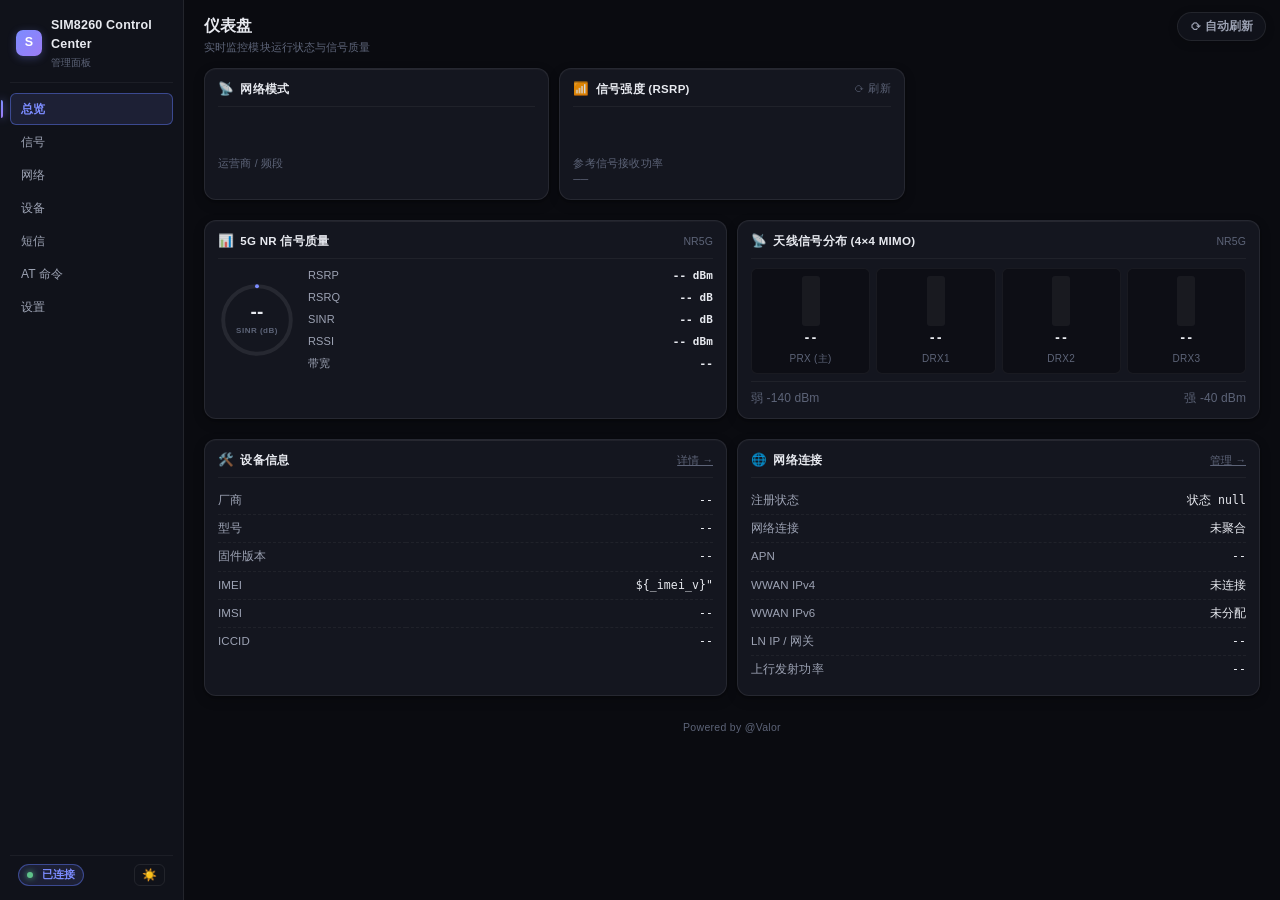
==== commit 8db174cb: "release: 1.0.6 稳定版源码快照 (branch release/1.0.6) - 以 orphan 分支提交,作为干净的 1.0.6 稳定版代码快照 - 内容来自已解压的 simcom-" ====
--- a/www/index.html
+++ b/www/index.html
@@ -6,7 +6,6 @@
   <meta name="theme-color" content="#0a0e1a" />
   <title>SIM8260 控制面板</title>
   <script src="js/wb-theme.js"></script>
-  <script src="js/i18n.js"></script>
 <link rel="stylesheet" href="css/styles.css" />
   <link rel="icon" href="data:image/svg+xml,<svg xmlns='http://www.w3.org/2000/svg' viewBox='0 0 100 100'><rect width='100' height='100' rx='20' fill='%2338bdf8'/><text y='.9em' x='50' text-anchor='middle' font-size='60' fill='%230a0e1a' font-weight='bold' font-family='sans-serif'>S</text></svg>" />
 </head>
@@ -217,21 +216,13 @@
 <script>
 /* ==================== 工具函数 ==================== */
 
-// timeoutMs 可选：给慢命令（如 +CGPADDR）加超时，避免一个卡住的请求
-// 拖住整个页面的渲染。超时/失败都返回 'ERROR: ...' 字符串，不会抛给调用方。
-async function sendAT(cmd, timeoutMs) {
-  let ctl = null, timer = null;
-  if (timeoutMs) {
-    try { ctl = new AbortController(); timer = setTimeout(function () { ctl.abort(); }, timeoutMs); } catch (e) { ctl = null; }
-  }
+async function sendAT(cmd) {
   try {
-    const r = await fetch('/cgi-bin/atcmd?cmd=' + encodeURIComponent(cmd), ctl ? { signal: ctl.signal } : undefined);
+    const r = await fetch('/cgi-bin/atcmd?cmd=' + encodeURIComponent(cmd));
     const text = await r.text();
     return text;
   } catch (e) {
     return 'ERROR: ' + e.message;
-  } finally {
-    if (timer) clearTimeout(timer);
   }
 }
 
@@ -313,10 +304,9 @@
     // 不再并入合并 AT 命令 —— 这些值运行期不变，缓存后无需每次刷新都查串口。
     loadDeviceInfo();
 
-    // WWAN 的 IPv4/IPv6 走独立查询（主 AT+CQCMAP="WWAN"，兜底 AT+CGPADDR）。
-    // 这两条都不能放进合并命令：WWAN 在分号组合里固件不返回响应，
-    // CGPADDR 遍历 profile 慢（约 2.9s）会被 send_at_batch 的静默判定截断丢响应。
-    loadWWANIP();
+    // WWAN 的 IPv4/IPv6 走 +CGPADDR 独立查询：该命令遍历 profile 响应慢（约 2.9s），
+    // 放进合并命令里会被 send_at_batch 的静默判定提前截断 → IP 丢失。
+    loadCGPADDR();
 
     // 载波聚合 / 双连接状态（需求3）：判断 CPSI 是否有 NR5G_NSA + LTE 并存
     updateCAIndicator(lines);
@@ -501,8 +491,8 @@
 }
 
 function parseQMAP(text) {
-  // 注：WWAN 的 IPv4/IPv6 已改由 loadWWANIP() 独立查询获取（+CQCMAP="WWAN" 在合并命令里
-  // 响应会丢失）。这里只解析 LANIP 填充「LN IP / 网关」。
+  // 注：WWAN 的 IPv4/IPv6 已改由 +CGPADDR 获取（此固件 +CQCMAP="WWAN" 在合并命令里
+  // 响应会丢失，且不回 IPv6）。这里只解析 LANIP 填充「LN IP / 网关」。
   // ---- LANIP：+CQCMAP:"LANIP",<start>,<end>,<GW>（冒号后可能无空格）----
   const lanLine = text.split('\n').map(l => l.trim()).find(l => /^\+CQCMAP:\s*"LANIP"/i.test(l));
   if (lanLine) {
@@ -516,164 +506,43 @@
   }
 }
 
-// IP 地址清洗：去引号、去空白。AT 返回的地址可能带引号（3GPP 标准格式）。
-function cleanIP(s) {
-  return (s || '').replace(/"/g, '').trim();
-}
-
-// IPv6 归一化：兼容两种返回格式
-//   1) 点分十进制 16 字节（如 36.8.137.98...）→ 转成标准冒号格式
-//   2) 已是冒号格式（如 2408:8962:... / 0:0:0:0:0:0:0:0）→ 原样返回
-// 全 0 地址返回 ''（表示未分配）。
-function normIPv6(s) {
-  const v = cleanIP(s);
-  if (!v) return '';
-  if (v.indexOf(':') >= 0) {
-    // 冒号格式：全 0 / :: 视为未分配
-    return /^0:0:0:0:0:0:0:0$|^::$/.test(v) ? '' : v;
-  }
-  if (v.indexOf('.') >= 0) {
-    const b = v.split('.').map(Number);
+// 独立查询 +CGPADDR（拿 WWAN 的 IPv4/IPv6）。该命令遍历 profile 响应慢（约 2.9s），
+// 必须走 send 单命令（不能并进合并命令），否则会被 send_at_batch 的静默判定截断丢响应。
+async function loadCGPADDR() {
+  try {
+    const r = await sendAT('AT+CGPADDR');
+    parseCGPADDR(r);
+  } catch (e) {}
+}
+
+// 解析 IPv6 地址。此固件 +CQCMAP="WWAN" 只回 IPv4 不回 IPv6，需用 +CGPADDR 取。
+// +CGPADDR 返回 <cid>,<IPv4>,<IPv6点分十进制16字节>，取 IPv4 非 0.0.0.0 的活跃行，
+// 把点分十进制 IPv6 转成标准冒号格式（如 36.8.137.98... → 2408:8962:...）。
+function parseCGPADDR(text) {
+  const lines = text.split('\n').map(l => l.trim()).filter(l => /^\+CGPADDR:/i.test(l));
+  for (const line of lines) {
+    const p = line.replace(/^\+CGPADDR:\s*/i, '').split(',');
+    if (p.length < 3) continue;
+    const ipv4 = (p[1] || '').trim();
+    const dotted = (p[2] || '').trim();
+    if (!ipv4 || ipv4 === '0.0.0.0') continue;   // 未拨号的 profile，跳过
+    // 活跃 profile：填 IPv4（此固件 CQCMAP="WWAN" 在合并命令里会丢响应，改用 CGPADDR 取）
+    document.getElementById('net-ip4').textContent = ipv4;
+    // IPv6
+    const b = dotted.split('.').map(Number);
     if (b.length === 16 && b.some(x => x > 0)) {
       const g = [];
       for (let i = 0; i < 16; i += 2) g.push(((b[i] << 8) | b[i + 1]).toString(16));
-      return g.join(':');
-    }
-  }
-  return '';
-}
-
-// IPv4 有效性判断：去引号后非空且非 0.0.0.0
-function validIPv4(s) {
-  const v = cleanIP(s);
-  return (v && v !== '0.0.0.0') ? v : '';
-}
-
-// 解析 AT+CQCMAP="WWAN"（主数据源）
-// 返回多行：+CQCMAP: "WWAN",<status>,<profileID>,<IP_family>,<IP_address>
-//   <status> 1=连接 0=断开；<IP_family> IPV4/IPV6
-// 真机（Smartfren）实测：+CQCMAP: "WWAN",1,1,IPV4,10.161.221.27
-//                        +CQCMAP: "WWAN",0,1,IPV6,0:0:0:0:0:0:0:0  ← 未分配 IPv6
-function parseWWAN(text) {
-  const out = { status: false, pid: '', ip4: '', ip6: '' };
-  const lines = text.split('\n').map(l => l.replace(/\r$/, '').trim())
-                    .filter(l => /^\+CQCMAP:\s*"WWAN"/i.test(l));
-  for (const line of lines) {
-    const p = line.replace(/^\+CQCMAP:\s*"WWAN",\s*/i, '').split(',');
-    if (p.length < 4) continue;
-    if ((p[0] || '').trim() === '1') out.status = true;
-    const id = (p[1] || '').trim();
-    if (id) out.pid = id;
-    const fam = cleanIP(p[2]).toUpperCase();
-    const raw = p[3];
-    if (fam === 'IPV4') { const v = validIPv4(raw); if (v) out.ip4 = v; }
-    else if (fam === 'IPV6') { const v = normIPv6(raw); if (v) out.ip6 = v; }
-  }
-  return out;
-}
-
-// 解析 AT+CGPADDR（兜底数据源）
-// 返回：<cid>,<IPv4>[,<IPv6点分16字节>]
-// 关键修复（Smartfren 场景）：
-//   - 只分配到 IPv4 时模块只返回 2 段（+CGPADDR: 1,10.161.221.27），
-//     旧代码 `p.length < 3 continue` 会把这类活跃行全部跳过 → IP 全空。
-//   - 地址可能带引号，必须先清洗再判等 0.0.0.0。
-// preferCid：优先取该 cid 的行（来自 WWAN 的 profileID），避免误取 IMS 的 IP。
-// 判定一个地址段是 IPv4 还是 IPv6：**必须按点分十进制的段数判断，不能按位置**。
-// 真机实测 CGPADDR 三种形态（同一设备同时出现）：
-//   +CGPADDR: 6,10.192.70.230,36.8.132.99.44.32.22.22.24.217.205.201.118.221.104.70
-//             └ cid, IPv4(4段), IPv6(16段)
-//   +CGPADDR: 2,36.8.133.99.42.49.222.16.24.217.205.196.210.82.7.74
-//             └ IPv6-only（IMS）：16 段直接顶在原本放 IPv4 的位置上
-//   +CGPADDR: 1,10.161.221.27
-//             └ IPv4-only（Smartfren 单栈时）
-// 旧代码写死 "p[1] 是 IPv4、p[2] 是 IPv6"，会把 IMS 那行的 IPv6 当成 IPv4 读出来。
-function splitAddr(s) {
-  const v = cleanIP(s);
-  if (!v) return null;
-  if (v.indexOf(':') >= 0) return { v4: '', v6: normIPv6(v) };
-  const n = v.split('.').length;
-  if (n === 4)  return { v4: validIPv4(v), v6: '' };
-  if (n === 16) return { v4: '', v6: normIPv6(v) };
-  return null;
-}
-
-// matchIp4：已知的 WWAN IPv4，用来反查真实的 PDP 上下文。
-// 为什么不能用 CQCMAP 的 profileID 直接当 cid：真机上 CQCMAP 报 profileID=1，
-// 但 CGPADDR/CGACT 里 cid=1 是 0.0.0.0 且未激活，真正上网的在 cid=6。
-// 两个编号体系不一致，靠 WWAN 给出的 IPv4 地址去匹配才是可靠的。
-function parseCGPADDR(text, preferCid, matchIp4) {
-  const lines = text.split('\n').map(l => l.replace(/\r$/, '').trim())
-                    .filter(l => /^\+CGPADDR:/i.test(l));
-  const recs = [];
-  for (const line of lines) {
-    const p = line.replace(/^\+CGPADDR:\s*/i, '').split(',');
-    if (p.length < 2) continue;                 // 至少 cid + 一个地址
-    const cid = (p[0] || '').trim();
-    let ip4 = '', ip6 = '';
-    const a1 = splitAddr(p[1]);
-    if (a1) { ip4 = a1.v4; ip6 = a1.v6; }
-    if (p.length >= 3) {
-      const a2 = splitAddr(p[2]);
-      if (a2) { ip4 = ip4 || a2.v4; ip6 = ip6 || a2.v6; }
-    }
-    if (!ip4 && !ip6) continue;                 // 未拨号/全 0 的 profile
-    recs.push({ pid: cid, ip4: ip4, ip6: ip6, status: true });
-  }
-  if (!recs.length) return null;
-  if (matchIp4) {
-    const r = recs.find(x => x.ip4 && x.ip4 === matchIp4);
-    if (r) return r;
-  }
-  if (preferCid) {
-    const r = recs.find(x => x.pid === String(preferCid));
-    if (r) return r;
-  }
-  // 兜底优先取有 IPv4 的：IMS 通常只有 IPv6，拿它兜底会把 IMS 地址显示成上网 IP
-  return recs.find(x => x.ip4) || recs[0];
-}
-
-// WWAN 的 IPv4/IPv6：主数据源 AT+CQCMAP="WWAN"，拿不到再回退 AT+CGPADDR。
-// 换成 WWAN 为主的理由：
-//   1) 它直接给出 <status> 和 <profileID>，CGPADDR 只有地址、连接状态要靠猜；
-//   2) CGPADDR 遍历全部 profile 响应慢（约 2.9s），WWAN 只要约 0.8s；
-//   3) Smartfren 实测 CGPADDR 对 IPv4-only 的 profile 只返回 2 段，容易漏判。
-// 注意：AT+CQCMAP="WWAN" 在分号合并命令里固件不返回响应，必须独立查询。
-async function loadWWANIP() {
-  const setIP = (ip4, ip6) => {
-    const e4 = document.getElementById('net-ip4');
-    const e6 = document.getElementById('net-ip6');
-    if (e4) e4.textContent = ip4 || '未连接';
-    if (e6) e6.textContent = ip6 || '未分配';
-  };
-  let w = { status: false, pid: '', ip4: '', ip6: '' };
-  // 1) 主：AT+CQCMAP="WWAN"
-  //    原始返回打进 console（前缀 [WWAN-IP]），便于远程排查「AT 没返回」还是「解析失败」。
-  let rawW = '';
-  try { rawW = await sendAT('AT+CQCMAP="WWAN"'); w = parseWWAN(rawW); } catch (e) { rawW = 'EXCEPTION: ' + e.message; }
-  console.log('[WWAN-IP] CQCMAP="WWAN" 原始返回 =>', JSON.stringify(rawW));
-  let ip4 = w.ip4, ip6 = w.ip6;
-  // 2) 【关键】先把 CQCMAP 的结果渲染出去，再考虑补查 IPv6。
-  //    IPv4 的显示绝不能挂在慢查询 CGPADDR 后面 —— Smartfren 上 CGPADDR 要
-  //    遍历全部 profile（CGI 侧 3s 超时），一旦它慢/卡/被上一条命令的残留
-  //    污染，IPv4 就跟着一起不显示（v1.0.7 的回归正是这么来的）。
-  setIP(ip4, ip6);
-  // 3) IPv6 还空就补查一次 CGPADDR —— 不能拿到 IPv4 就收工。
-  //    真机（PDP=IPV4V6，网络确实分配了 IPv6）：
-  //      AT+CQCMAP="WWAN" 只回 +CQCMAP: "WWAN",1,1,IPV4,10.192.70.230  ← 没有 IPv6 行
-  //      AT+CGPADDR       里 cid=6 有 10.192.70.230 + IPv6(16 段点分)
-  //    旧代码拿到 IPv4 直接 return，IPv6 就永远是"未分配"。
-  if (!ip6) {
-    let rawC = '';
-    try {
-      rawC = await sendAT('AT+CGPADDR', 8000);
-      const c = parseCGPADDR(rawC, w.pid, ip4);
-      if (c) { ip4 = ip4 || c.ip4; ip6 = c.ip6 || ''; }
-    } catch (e) { rawC = 'EXCEPTION: ' + e.message; }
-    console.log('[WWAN-IP] CGPADDR 原始返回 =>', JSON.stringify(rawC));
-    // 补查结果只用于填空：IPv4 已经有了就不会被覆盖
-    setIP(ip4, ip6);
-  }
+      document.getElementById('net-ip6').textContent = g.join(':');
+      return;
+    }
+    // 活跃 profile 但 IPv6 全 0 → 当前连接只有 IPv4
+    document.getElementById('net-ip6').textContent = '未分配';
+    return;
+  }
+  // 无活跃 profile（未拨号）
+  document.getElementById('net-ip4').textContent = '未连接';
+  document.getElementById('net-ip6').textContent = '未分配';
 }
 
 // 设备静态信息：走 /cgi-bin/deviceinfo（后端已缓存到内存），不再走 AT 串口。
--- a/www/css/styles.css
+++ b/www/css/styles.css
@@ -240,25 +240,6 @@
   font-family: inherit;
 }
 .theme-toggle:hover { color: var(--primary); border-color: var(--border-accent); background: var(--primary-fade); }
-
-/* 语言切换（中 / EN），与主题按钮并列在顶栏 */
-.lang-toggle {
-  background: transparent;
-  border: 1px solid var(--border);
-  border-radius: var(--r-sm);
-  padding: 3px 8px;
-  font-size: 11.5px;
-  font-weight: 600;
-  letter-spacing: 0.3px;
-  color: var(--text-secondary);
-  cursor: pointer;
-  transition: all 0.12s var(--ease);
-  display: inline-flex; align-items: center; gap: 3px;
-  font-family: inherit;
-  min-width: 30px;
-  justify-content: center;
-}
-.lang-toggle:hover { color: var(--primary); border-color: var(--border-accent); background: var(--primary-fade); }
 
 /* 全局自动刷新开关（右上角浮动） */
 .auto-refresh {
